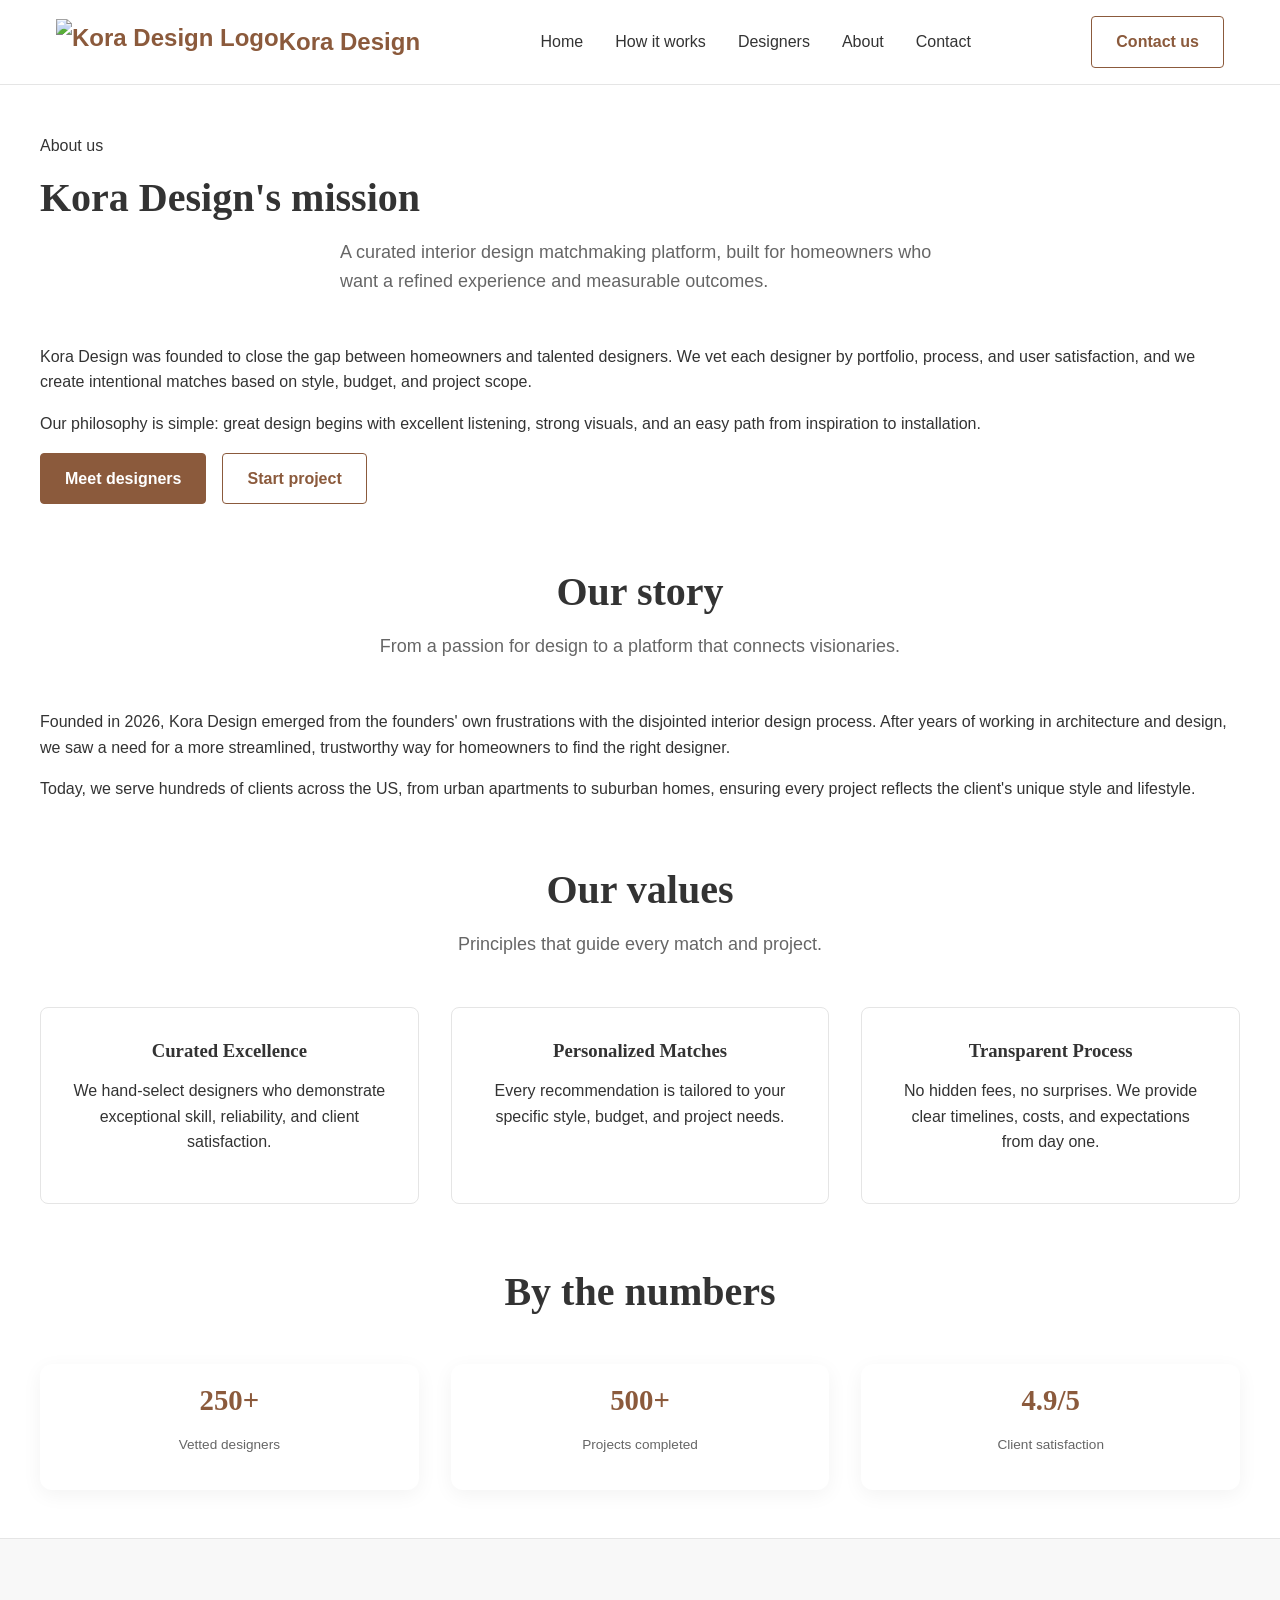
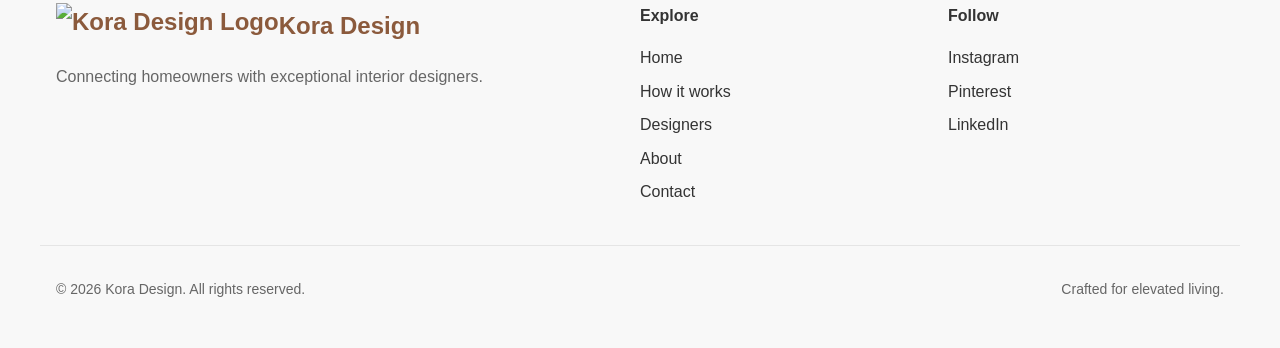
==== about.html @ 14d40fbc "Add files via upload" ====
<!DOCTYPE html>
<html lang="en">
<head>
  <meta charset="UTF-8" />
  <meta name="viewport" content="width=device-width, initial-scale=1.0" />
  <title>About | Mau Solution</title>
  <link rel="stylesheet" href="styles.css" />
</head>
<body>
  <header class="site-header">
    <div class="container header-inner">
<a href="index.html" class="brand" aria-label="Kora Design home">
            <img src="assets/logo.png" alt="Kora Design Logo" class="brand-logo" />
              <span class="brand-text">Kora Design</span>
        </a>      <nav class="main-nav" aria-label="Primary navigation">
        <ul class="nav-list">
          <li><a href="index.html">Home</a></li>
          <li><a href="how-it-works.html">How it works</a></li>
          <li><a href="designers.html">Designers</a></li>
          <li><a href="about.html">About</a></li>
          <li><a href="contact.html">Contact</a></li>
        </ul>
      </nav>
      <a href="contact.html" class="btn btn-secondary">Contact us</a>
    </div>
  </header>

  <main class="container" style="padding: 3rem 0;">
    <section>
      <div class="section-heading" style="text-align:left;">
        <p class="eyebrow">About us</p>
        <h1 class="section-title">Kora Design's mission</h1>
        <p class="section-intro">A curated interior design matchmaking platform, built for homeowners who want a refined experience and measurable outcomes.</p>
      </div>
      <p>Kora Design was founded to close the gap between homeowners and talented designers. We vet each designer by portfolio, process, and user satisfaction, and we create intentional matches based on style, budget, and project scope.</p>
      <p>Our philosophy is simple: great design begins with excellent listening, strong visuals, and an easy path from inspiration to installation.</p>
      <div class="hero-actions">
        <a href="designers.html" class="btn btn-primary">Meet designers</a>
        <a href="contact.html" class="btn btn-secondary">Start project</a>
      </div>
    </section>

    <section class="about-story" style="margin-top: 4rem;">
      <div class="section-heading">
        <h2 class="section-title">Our story</h2>
        <p class="section-intro">From a passion for design to a platform that connects visionaries.</p>
      </div>
      <p>Founded in 2026, Kora Design emerged from the founders' own frustrations with the disjointed interior design process. After years of working in architecture and design, we saw a need for a more streamlined, trustworthy way for homeowners to find the right designer.</p>
      <p>Today, we serve hundreds of clients across the US, from urban apartments to suburban homes, ensuring every project reflects the client's unique style and lifestyle.</p>
    </section>

    <section class="about-values" style="margin-top: 4rem;">
      <div class="section-heading">
        <h2 class="section-title">Our values</h2>
        <p class="section-intro">Principles that guide every match and project.</p>
      </div>
      <div class="values-grid" style="display: grid; grid-template-columns: repeat(auto-fit, minmax(250px, 1fr)); gap: 2rem; margin-top: 2rem;">
        <div class="value-card" style="text-align: center; padding: 2rem; border: 1px solid #e5e5e5; border-radius: 0.5rem;">
          <h3>Curated Excellence</h3>
          <p>We hand-select designers who demonstrate exceptional skill, reliability, and client satisfaction.</p>
        </div>
        <div class="value-card" style="text-align: center; padding: 2rem; border: 1px solid #e5e5e5; border-radius: 0.5rem;">
          <h3>Personalized Matches</h3>
          <p>Every recommendation is tailored to your specific style, budget, and project needs.</p>
        </div>
        <div class="value-card" style="text-align: center; padding: 2rem; border: 1px solid #e5e5e5; border-radius: 0.5rem;">
          <h3>Transparent Process</h3>
          <p>No hidden fees, no surprises. We provide clear timelines, costs, and expectations from day one.</p>
        </div>
      </div>
    </section>

    <section class="about-stats" style="margin-top: 4rem; text-align: center;">
      <div class="section-heading">
        <h2 class="section-title">By the numbers</h2>
      </div>
      <div class="stats-grid" style="display: flex; justify-content: center; gap: 2rem; margin-top: 2rem;">
        <div class="stat">
          <h3>250+</h3>
          <p>Vetted designers</p>
        </div>
        <div class="stat">
          <h3>500+</h3>
          <p>Projects completed</p>
        </div>
        <div class="stat">
          <h3>4.9/5</h3>
          <p>Client satisfaction</p>
        </div>
      </div>
    </section>
  </main>

  <footer class="site-footer">
    <div class="container footer-grid">
      <div class="footer-brand">
<a href="index.html" class="brand" aria-label="Kora Design home">
            <img src="assets/logo.png" alt="Kora Design Logo" class="brand-logo" />
              <span class="brand-text">Kora Design</span>
        </a>        <p>Connecting homeowners with exceptional interior designers.</p>
      </div>
      <nav class="footer-nav" aria-label="Footer navigation">
        <p class="footer-title">Explore</p>
        <ul>
          <li><a href="index.html">Home</a></li>
          <li><a href="how-it-works.html">How it works</a></li>
          <li><a href="designers.html">Designers</a></li>
          <li><a href="about.html">About</a></li>
          <li><a href="contact.html">Contact</a></li>
        </ul>
      </nav>
      <div class="footer-social">
        <p class="footer-title">Follow</p>
        <ul>
          <li><a href="#">Instagram</a></li>
          <li><a href="#">Pinterest</a></li>
          <li><a href="#">LinkedIn</a></li>
        </ul>
      </div>
    </div>
    <div class="container footer-bottom">
      <p>© 2026 Kora Design. All rights reserved.</p>
      <p>Crafted for elevated living.</p>
    </div>
  </footer>
</body>
</html>
---- styles.css ----
/* Reset and base styles */
*,
*::before,
*::after {
  box-sizing: border-box;
}

body {
  margin: 0;
  font-family: 'Inter', sans-serif;
  line-height: 1.6;
  color: #333;
  background-color: #fff;
}

h1, h2, h3, h4, h5, h6 {
  font-family: 'Cormorant Garamond', serif;
  font-weight: 600;
  line-height: 1.2;
  margin: 0 0 1rem 0;
}

p {
  margin: 0 0 1rem 0;
}

a {
  color: inherit;
  text-decoration: none;
}

img {
  max-width: 100%;
  height: auto;
}
.brand-logo {
  height: 45px;   /* main control — adjust between 30–60px */
  width: auto;
  object-fit: contain;
}

/* Container */
.container {
  max-width: 1200px;
  margin: 0 auto;
  padding: 0 1rem;
}

/* Buttons */
.btn {
  display: inline-block;
  padding: 0.75rem 1.5rem;
  border-radius: 0.25rem;
  font-weight: 600;
  text-align: center;
  transition: all 0.3s ease;
  cursor: pointer;
}

.btn-primary {
  background-color: #8b5a3c;
  color: #fff;
  border: 1px solid #8b5a3c;
}

.btn-primary:hover {
  background-color: #6d4429;
}

.btn-secondary {
  background-color: transparent;
  color: #8b5a3c;
  border: 1px solid #8b5a3c;
}

.btn-secondary:hover {
  background-color: #8b5a3c;
  color: #fff;
}

/* Header */
.site-header {
  padding: 1rem 0;
  border-bottom: 1px solid #e5e5e5;
}

.header-inner {
  display: flex;
  align-items: center;
  justify-content: space-between;
}

.brand {
  display: flex;
  align-items: center;
  font-size: 1.5rem;
  font-weight: 700;
  color: #8b5a3c;
}

.brand-mark {
  background-color: #8b5a3c;
  color: #fff;
  padding: 0.25rem 0.5rem;
  margin-right: 0.5rem;
  border-radius: 0.25rem;
}

.main-nav .nav-list {
  display: flex;
  list-style: none;
  margin: 0;
  padding: 0;
  gap: 2rem;
}

/* Hero */
/* HERO CLEAN REDESIGN */
.hero {
  position: relative;
  padding: 6rem 0;
  background: #f9f7f5;
  background-image: url('assets/sofa.png');
  background-size: cover;
  background-position: center;
  background-repeat: no-repeat;
  color: #fff;
}

.hero::before {
  content: "";
  position: absolute;
  inset: 0;
  background: rgba(30, 28, 25, 0.55);
  z-index: 1;
  pointer-events: none;
}

.hero-grid {
  position: relative;
  z-index: 2;
  display: grid;
  grid-template-columns: 1.1fr 1fr;
  gap: 4rem;
  align-items: center;
}

.hero-copy {
  background: rgba(0, 0, 0, 0.40);
  border-radius: 1rem;
  padding: 2rem;
  max-width: 600px;
}

.hero-copy .eyebrow {
  color: #f6f5f2;
  font-weight: 600;
  text-transform: uppercase;
  letter-spacing: 0.1em;
  font-size: 0.8rem;
  margin-bottom: 1rem;
  text-shadow: 0 2px 8px rgba(0,0,0,0.65);
}

.hero h1 {
  font-size: 3rem;
  line-height: 1.2;
  margin-bottom: 1.5rem;
  color: #fff;
  text-shadow: 0 2px 10px rgba(0,0,0,0.65);
}

.hero-text {
  font-size: 1.1rem;
  color: #f4f1ed;
  margin-bottom: 2rem;
  max-width: 500px;
  text-shadow: 0 2px 8px rgba(0,0,0,0.55);
}

.hero-actions {
  display: flex;
  gap: 1rem;
  margin-bottom: 2.5rem;
}

/* IMAGE SIDE */
.hero-media img {
  width: 100%;
  border-radius: 1rem;
  box-shadow: 0 10px 20px rgba(0,0,0,0.05); /* smaller shadow */
  display: block;
}

/* STATS */
.hero-stats {
  display: flex;
  gap: 1.5rem;
}

.stat {
  background: #fff;
  padding: 1.2rem;
  border-radius: 0.75rem;
  text-align: center;
  flex: 1;
  box-shadow: 0 5px 20px rgba(0,0,0,0.05);
}

.process-item, .step-card, .designer-card {
  background-color: #ffffff;
  color: #333;
  border-radius: 0.75rem;
  box-shadow: 0 16px 35px rgba(0,0,0,0.08);
  transition: transform 0.3s ease, box-shadow 0.3s ease;
}

.process-item:hover, .step-card:hover, .designer-card:hover {
  transform: translateY(-4px);
  box-shadow: 0 22px 45px rgba(0,0,0,0.12);
}

.stat h3 {
  font-size: 1.8rem;
  color: #8b5a3c;
}

.stat p {
  font-size: 0.85rem;
  color: #666;
}

/* RESPONSIVE */
@media (max-width: 768px) {
  .hero-grid {
    grid-template-columns: 1fr;
  }

  .hero h1 {
    font-size: 2rem;
  }

  .hero-stats {
    flex-direction: column;
  }
}
/* Form helpers */
.schedule-form,
.contact-form {
  display: grid;
  gap: 1rem;
  max-width: 640px;
}

.schedule-form label,
.contact-form label {
  display: grid;
  gap: 0.5rem;
  font-weight: 500;
}

.schedule-form input,
.schedule-form select,
.schedule-form textarea,
.contact-form input,
.contact-form select,
.contact-form textarea {
  width: 100%;
  padding: 0.75rem;
  border: 1px solid #ccc;
  border-radius: 0.25rem;
  background-color: #fff;
}

.schedule-form button,
.contact-form button {
  width: fit-content;
}
/* Process strip */
.process-strip {
  background-color: #fff !important; /* solid white */
  background-image: none !important;
  padding: 4rem 0;
  position: relative; /* keep it above other content */
  z-index: 10; /* ensure it’s above any overlapping elements */
}

.process-strip-inner {
  display: flex;
  justify-content: space-between;
  gap: 2rem;
}

.process-item {
  display: flex;
  align-items: flex-start;
  gap: 1rem;
  flex: 1;
}

.process-image {
  margin: 0;
  width: 80px;
  height: 80px;
  border-radius: 0.5rem;
  overflow: hidden;
}

.process-image img {
  width: 100%;
  height: 100%;
  object-fit: cover;
}

.process-number {
  background-color: transparent !important;
  color: #8b5a3c;
  width: 2rem;
  height: 2rem;
  border-radius: 50%;
  display: flex;
  align-items: center;
  justify-content: center;
  font-weight: 700;
  flex-shrink: 0;
  border: 2px solid #8b5a3c;
  box-shadow: none !important;
}

/* How it works */
.how-it-works {
  padding: 4rem 0;
}

.section-heading {
  text-align: center;
  margin-bottom: 3rem;
}

.section-title {
  font-size: 2.5rem;
  margin-bottom: 1rem;
}

.section-intro {
  font-size: 1.125rem;
  color: #666;
  max-width: 600px;
  margin: 0 auto;
}

.steps-grid {
  display: grid;
  grid-template-columns: repeat(auto-fit, minmax(300px, 1fr));
  gap: 2rem;
}

.step-card {
  background-color: #f8f8f8;
  padding: 2rem;
  border-radius: 0.5rem;
}

.step-image {
  margin-bottom: 1.5rem;
}

.step-label {
  color: #8b5a3c;
  font-weight: 600;
  text-transform: uppercase;
  letter-spacing: 0.1em;
  font-size: 0.875rem;
  margin-bottom: 0.5rem;
}

/* Featured designers */
.featured-designers {
  padding: 4rem 0;
  background-color: #f8f8f8;
}

.section-heading-row {
  display: flex;
  justify-content: center;
  align-items: flex-start;
  margin-bottom: 3rem;
}

.designers-grid {
  display: grid;
  grid-template-columns: repeat(auto-fit, minmax(300px, 1fr));
  gap: 2rem;
}

.designer-card {
  background-color: #fff;
  padding: 2rem;
  border-radius: 0.5rem;
  box-shadow: 0 2px 10px rgba(0,0,0,0.1);
}

.designer-image {
  max-width: 100%;
  width: 300px;   /* or 50%, etc. */
  height: auto;
  margin-bottom: 1.5rem;
}

.designer-meta {
  display: flex;
  justify-content: space-between;
  align-items: center;
  margin-bottom: 1rem;
}

.designer-location {
  color: #666;
  font-size: 0.875rem;
}

.designer-rating {
  color: #8b5a3c;
  font-weight: 600;
}

.designer-style {
  color: #8b5a3c;
  font-weight: 600;
  margin-bottom: 0.5rem;
}

.image-gallery {
  padding: 4rem 0;
  background-color: #fff;
}

.image-gallery .section-heading {
  text-align: center;
  margin-bottom: 2rem;
}

.gallery-grid {
  display: grid;
  grid-template-columns: repeat(auto-fit, minmax(180px, 1fr));
  gap: 1rem;
}

.gallery-item {
  overflow: hidden;
  border-radius: 0.75rem;
  box-shadow: 0 2px 10px rgba(0,0,0,0.12);
}

.gallery-item img {
  display: block;
  width: 100%;
  height: 180px;
  object-fit: cover;
}

.text-link {
  color: #8b5a3c;
  font-weight: 600;
  text-decoration: underline;
}

/* Testimonials */
.testimonials {
  padding: 4rem 0;
  text-align: center;
  background-color: #8b5a3c;
  color: #fff;
}

.testimonial-wrap {
  max-width: 800px;
}

.testimonials .eyebrow {
  color: #fff;
}

.testimonials blockquote {
  font-size: 1.25rem;
  font-style: italic;
  margin: 2rem 0;
}

.testimonial-author {
  font-weight: 600;
}

/* CTA */
.cta-section {
  padding: 4rem 0;
}

.cta-inner {
  display: grid;
  grid-template-columns: 1fr 1fr;
  gap: 4rem;
  align-items: center;
}

.cta-actions {
  display: flex;
  flex-direction: column;
  gap: 1rem;
}

/* Footer */
.site-footer {
  padding: 4rem 0 2rem;
  background-color: #f8f8f8;
  border-top: 1px solid #e5e5e5;
}

.footer-grid {
  display: grid;
  grid-template-columns: 2fr 1fr 1fr;
  gap: 2rem;
  margin-bottom: 2rem;
}

.footer-brand p {
  color: #666;
  margin-top: 1rem;
}

.footer-title {
  font-weight: 600;
  margin-bottom: 1rem;
}

.footer-nav ul,
.footer-social ul {
  list-style: none;
  padding: 0;
  margin: 0;
}

.footer-nav li,
.footer-social li {
  margin-bottom: 0.5rem;
}

.footer-bottom {
  display: flex;
  justify-content: space-between;
  padding-top: 2rem;
  border-top: 1px solid #e5e5e5;
  color: #666;
  font-size: 0.875rem;
}

/* Responsive */
@media (max-width: 768px) {
  .hero-grid,
  .cta-inner {
    grid-template-columns: 1fr;
    gap: 2rem;
  }

  .header-inner {
    flex-direction: column;
    gap: 1rem;
  }

  .main-nav .nav-list {
    gap: 1rem;
  }

  .hero h1 {
    font-size: 2rem;
  }

  .section-title {
    font-size: 2rem;
  }

  .process-strip-inner {
    flex-direction: column;
  }

  .section-heading-row {
    flex-direction: column;
    gap: 1rem;
  }

  .footer-grid {
    grid-template-columns: 1fr;
    gap: 1rem;
  }

  .footer-bottom {
    flex-direction: column;
    gap: 1rem;
    text-align: center;
  }
}
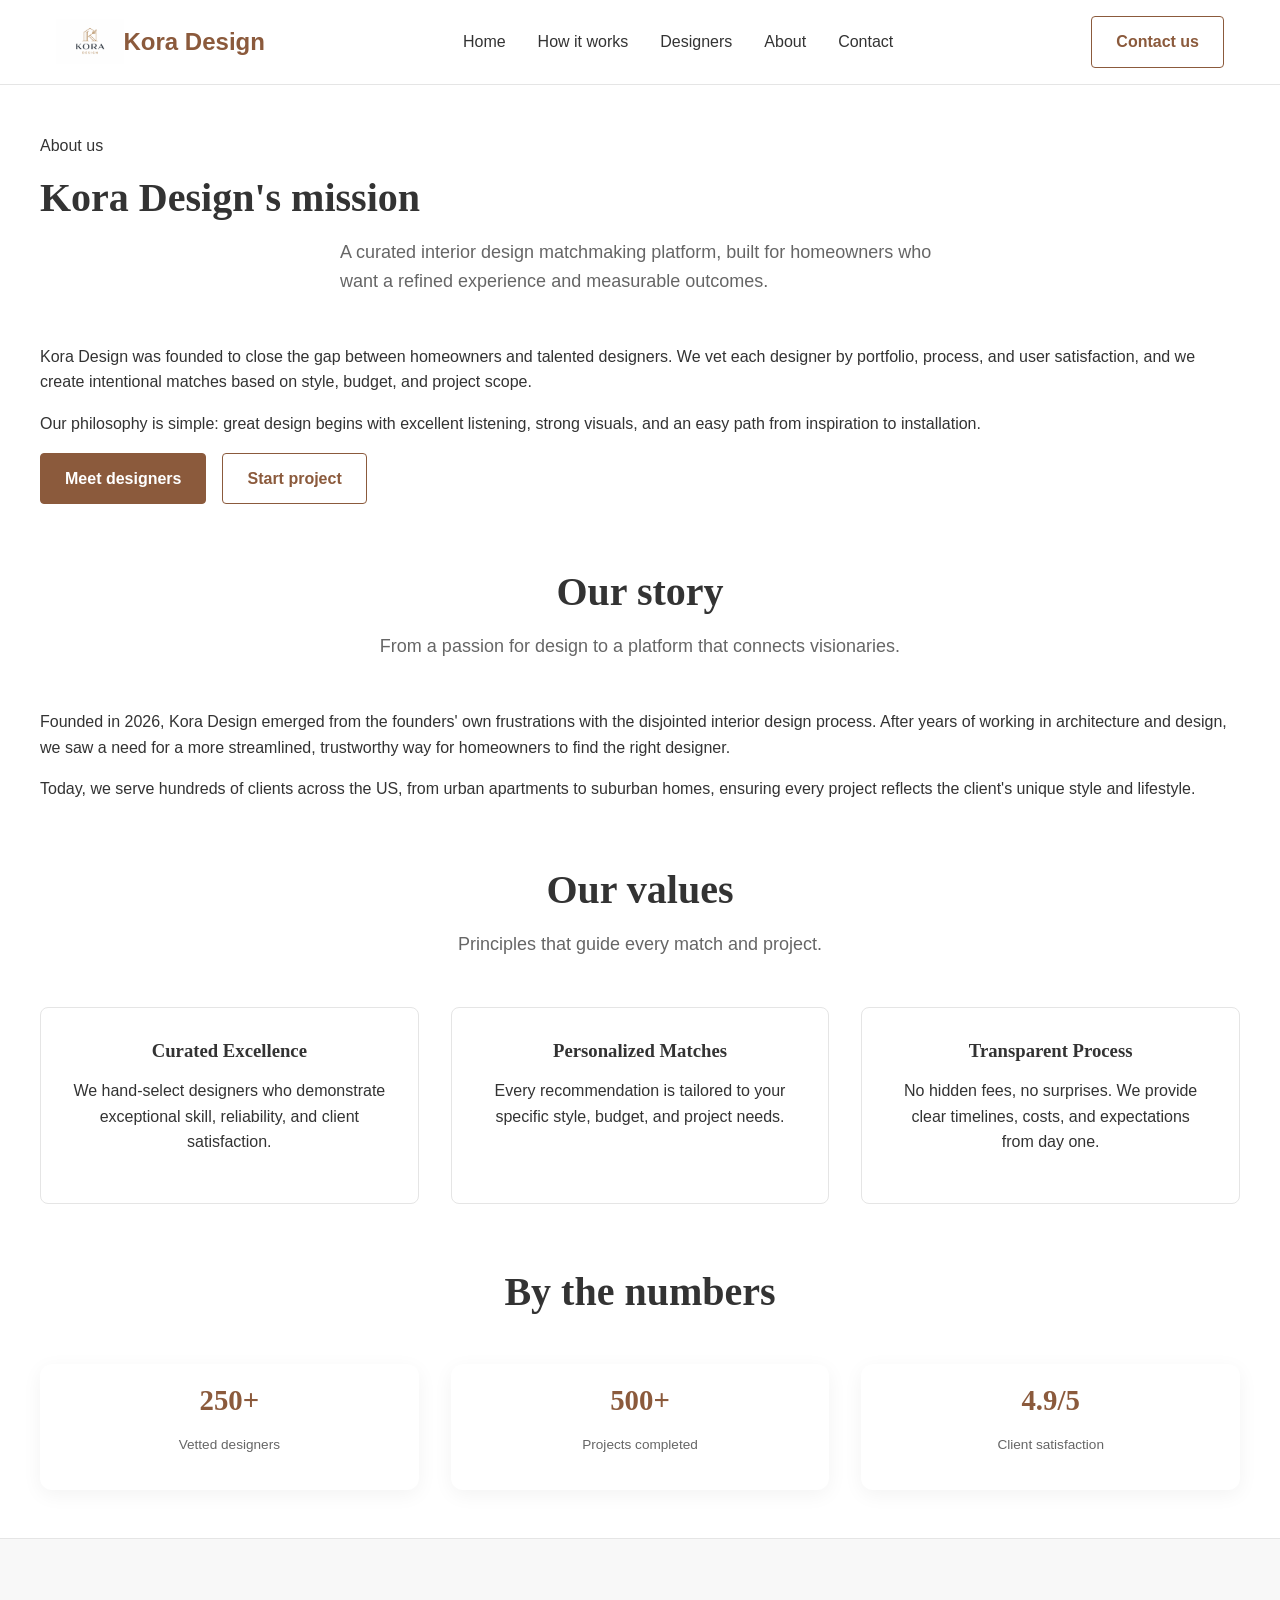
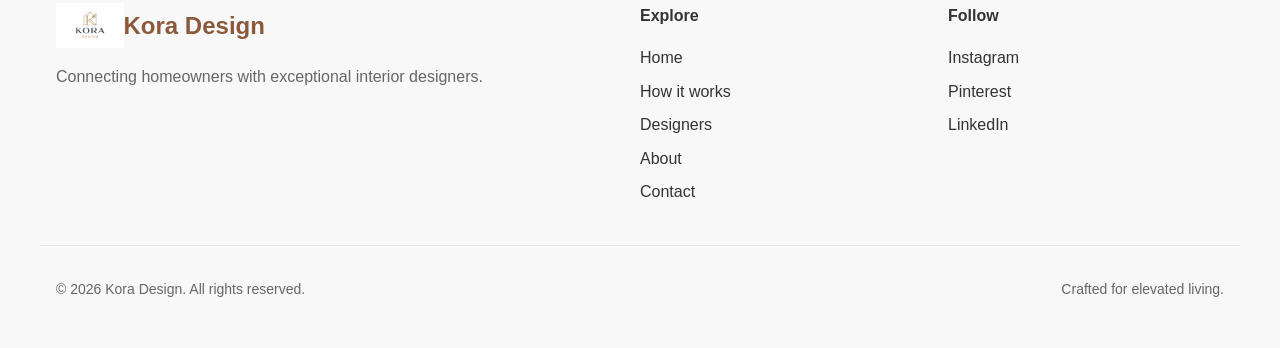
==== commit dbbba5b8: "Initial commit with favicon updates" ====
--- a/about.html
+++ b/about.html
@@ -1,127 +1,129 @@
-<!DOCTYPE html>
-<html lang="en">
-<head>
-  <meta charset="UTF-8" />
-  <meta name="viewport" content="width=device-width, initial-scale=1.0" />
-  <title>About | Mau Solution</title>
-  <link rel="stylesheet" href="styles.css" />
-</head>
-<body>
-  <header class="site-header">
-    <div class="container header-inner">
-<a href="index.html" class="brand" aria-label="Kora Design home">
-            <img src="assets/logo.png" alt="Kora Design Logo" class="brand-logo" />
-              <span class="brand-text">Kora Design</span>
-        </a>      <nav class="main-nav" aria-label="Primary navigation">
-        <ul class="nav-list">
-          <li><a href="index.html">Home</a></li>
-          <li><a href="how-it-works.html">How it works</a></li>
-          <li><a href="designers.html">Designers</a></li>
-          <li><a href="about.html">About</a></li>
-          <li><a href="contact.html">Contact</a></li>
-        </ul>
-      </nav>
-      <a href="contact.html" class="btn btn-secondary">Contact us</a>
-    </div>
-  </header>
-
-  <main class="container" style="padding: 3rem 0;">
-    <section>
-      <div class="section-heading" style="text-align:left;">
-        <p class="eyebrow">About us</p>
-        <h1 class="section-title">Kora Design's mission</h1>
-        <p class="section-intro">A curated interior design matchmaking platform, built for homeowners who want a refined experience and measurable outcomes.</p>
-      </div>
-      <p>Kora Design was founded to close the gap between homeowners and talented designers. We vet each designer by portfolio, process, and user satisfaction, and we create intentional matches based on style, budget, and project scope.</p>
-      <p>Our philosophy is simple: great design begins with excellent listening, strong visuals, and an easy path from inspiration to installation.</p>
-      <div class="hero-actions">
-        <a href="designers.html" class="btn btn-primary">Meet designers</a>
-        <a href="contact.html" class="btn btn-secondary">Start project</a>
-      </div>
-    </section>
-
-    <section class="about-story" style="margin-top: 4rem;">
-      <div class="section-heading">
-        <h2 class="section-title">Our story</h2>
-        <p class="section-intro">From a passion for design to a platform that connects visionaries.</p>
-      </div>
-      <p>Founded in 2026, Kora Design emerged from the founders' own frustrations with the disjointed interior design process. After years of working in architecture and design, we saw a need for a more streamlined, trustworthy way for homeowners to find the right designer.</p>
-      <p>Today, we serve hundreds of clients across the US, from urban apartments to suburban homes, ensuring every project reflects the client's unique style and lifestyle.</p>
-    </section>
-
-    <section class="about-values" style="margin-top: 4rem;">
-      <div class="section-heading">
-        <h2 class="section-title">Our values</h2>
-        <p class="section-intro">Principles that guide every match and project.</p>
-      </div>
-      <div class="values-grid" style="display: grid; grid-template-columns: repeat(auto-fit, minmax(250px, 1fr)); gap: 2rem; margin-top: 2rem;">
-        <div class="value-card" style="text-align: center; padding: 2rem; border: 1px solid #e5e5e5; border-radius: 0.5rem;">
-          <h3>Curated Excellence</h3>
-          <p>We hand-select designers who demonstrate exceptional skill, reliability, and client satisfaction.</p>
-        </div>
-        <div class="value-card" style="text-align: center; padding: 2rem; border: 1px solid #e5e5e5; border-radius: 0.5rem;">
-          <h3>Personalized Matches</h3>
-          <p>Every recommendation is tailored to your specific style, budget, and project needs.</p>
-        </div>
-        <div class="value-card" style="text-align: center; padding: 2rem; border: 1px solid #e5e5e5; border-radius: 0.5rem;">
-          <h3>Transparent Process</h3>
-          <p>No hidden fees, no surprises. We provide clear timelines, costs, and expectations from day one.</p>
-        </div>
-      </div>
-    </section>
-
-    <section class="about-stats" style="margin-top: 4rem; text-align: center;">
-      <div class="section-heading">
-        <h2 class="section-title">By the numbers</h2>
-      </div>
-      <div class="stats-grid" style="display: flex; justify-content: center; gap: 2rem; margin-top: 2rem;">
-        <div class="stat">
-          <h3>250+</h3>
-          <p>Vetted designers</p>
-        </div>
-        <div class="stat">
-          <h3>500+</h3>
-          <p>Projects completed</p>
-        </div>
-        <div class="stat">
-          <h3>4.9/5</h3>
-          <p>Client satisfaction</p>
-        </div>
-      </div>
-    </section>
-  </main>
-
-  <footer class="site-footer">
-    <div class="container footer-grid">
-      <div class="footer-brand">
-<a href="index.html" class="brand" aria-label="Kora Design home">
-            <img src="assets/logo.png" alt="Kora Design Logo" class="brand-logo" />
-              <span class="brand-text">Kora Design</span>
-        </a>        <p>Connecting homeowners with exceptional interior designers.</p>
-      </div>
-      <nav class="footer-nav" aria-label="Footer navigation">
-        <p class="footer-title">Explore</p>
-        <ul>
-          <li><a href="index.html">Home</a></li>
-          <li><a href="how-it-works.html">How it works</a></li>
-          <li><a href="designers.html">Designers</a></li>
-          <li><a href="about.html">About</a></li>
-          <li><a href="contact.html">Contact</a></li>
-        </ul>
-      </nav>
-      <div class="footer-social">
-        <p class="footer-title">Follow</p>
-        <ul>
-          <li><a href="#">Instagram</a></li>
-          <li><a href="#">Pinterest</a></li>
-          <li><a href="#">LinkedIn</a></li>
-        </ul>
-      </div>
-    </div>
-    <div class="container footer-bottom">
-      <p>© 2026 Kora Design. All rights reserved.</p>
-      <p>Crafted for elevated living.</p>
-    </div>
-  </footer>
-</body>
+<!DOCTYPE html>
+<html lang="en">
+<head>
+  <meta charset="UTF-8" />
+  <meta name="viewport" content="width=device-width, initial-scale=1.0" />
+  <title>About | Kora Design</title>
+  <link rel="stylesheet" href="styles.css" />
+    <link rel="icon" type="image/svg+xml" href="assets/logo.png" />
+
+</head>
+<body>
+  <header class="site-header">
+    <div class="container header-inner">
+<a href="index.html" class="brand" aria-label="Kora Design home">
+            <img src="assets/logo.png" alt="Kora Design Logo" class="brand-logo" />
+              <span class="brand-text">Kora Design</span>
+        </a>      <nav class="main-nav" aria-label="Primary navigation">
+        <ul class="nav-list">
+          <li><a href="index.html">Home</a></li>
+          <li><a href="how-it-works.html">How it works</a></li>
+          <li><a href="designers.html">Designers</a></li>
+          <li><a href="about.html">About</a></li>
+          <li><a href="contact.html">Contact</a></li>
+        </ul>
+      </nav>
+      <a href="contact.html" class="btn btn-secondary">Contact us</a>
+    </div>
+  </header>
+
+  <main class="container" style="padding: 3rem 0;">
+    <section>
+      <div class="section-heading" style="text-align:left;">
+        <p class="eyebrow">About us</p>
+        <h1 class="section-title">Kora Design's mission</h1>
+        <p class="section-intro">A curated interior design matchmaking platform, built for homeowners who want a refined experience and measurable outcomes.</p>
+      </div>
+      <p>Kora Design was founded to close the gap between homeowners and talented designers. We vet each designer by portfolio, process, and user satisfaction, and we create intentional matches based on style, budget, and project scope.</p>
+      <p>Our philosophy is simple: great design begins with excellent listening, strong visuals, and an easy path from inspiration to installation.</p>
+      <div class="hero-actions">
+        <a href="designers.html" class="btn btn-primary">Meet designers</a>
+        <a href="contact.html" class="btn btn-secondary">Start project</a>
+      </div>
+    </section>
+
+    <section class="about-story" style="margin-top: 4rem;">
+      <div class="section-heading">
+        <h2 class="section-title">Our story</h2>
+        <p class="section-intro">From a passion for design to a platform that connects visionaries.</p>
+      </div>
+      <p>Founded in 2026, Kora Design emerged from the founders' own frustrations with the disjointed interior design process. After years of working in architecture and design, we saw a need for a more streamlined, trustworthy way for homeowners to find the right designer.</p>
+      <p>Today, we serve hundreds of clients across the US, from urban apartments to suburban homes, ensuring every project reflects the client's unique style and lifestyle.</p>
+    </section>
+
+    <section class="about-values" style="margin-top: 4rem;">
+      <div class="section-heading">
+        <h2 class="section-title">Our values</h2>
+        <p class="section-intro">Principles that guide every match and project.</p>
+      </div>
+      <div class="values-grid" style="display: grid; grid-template-columns: repeat(auto-fit, minmax(250px, 1fr)); gap: 2rem; margin-top: 2rem;">
+        <div class="value-card" style="text-align: center; padding: 2rem; border: 1px solid #e5e5e5; border-radius: 0.5rem;">
+          <h3>Curated Excellence</h3>
+          <p>We hand-select designers who demonstrate exceptional skill, reliability, and client satisfaction.</p>
+        </div>
+        <div class="value-card" style="text-align: center; padding: 2rem; border: 1px solid #e5e5e5; border-radius: 0.5rem;">
+          <h3>Personalized Matches</h3>
+          <p>Every recommendation is tailored to your specific style, budget, and project needs.</p>
+        </div>
+        <div class="value-card" style="text-align: center; padding: 2rem; border: 1px solid #e5e5e5; border-radius: 0.5rem;">
+          <h3>Transparent Process</h3>
+          <p>No hidden fees, no surprises. We provide clear timelines, costs, and expectations from day one.</p>
+        </div>
+      </div>
+    </section>
+
+    <section class="about-stats" style="margin-top: 4rem; text-align: center;">
+      <div class="section-heading">
+        <h2 class="section-title">By the numbers</h2>
+      </div>
+      <div class="stats-grid" style="display: flex; justify-content: center; gap: 2rem; margin-top: 2rem;">
+        <div class="stat">
+          <h3>250+</h3>
+          <p>Vetted designers</p>
+        </div>
+        <div class="stat">
+          <h3>500+</h3>
+          <p>Projects completed</p>
+        </div>
+        <div class="stat">
+          <h3>4.9/5</h3>
+          <p>Client satisfaction</p>
+        </div>
+      </div>
+    </section>
+  </main>
+
+  <footer class="site-footer">
+    <div class="container footer-grid">
+      <div class="footer-brand">
+<a href="index.html" class="brand" aria-label="Kora Design home">
+            <img src="assets/logo.png" alt="Kora Design Logo" class="brand-logo" />
+              <span class="brand-text">Kora Design</span>
+        </a>        <p>Connecting homeowners with exceptional interior designers.</p>
+      </div>
+      <nav class="footer-nav" aria-label="Footer navigation">
+        <p class="footer-title">Explore</p>
+        <ul>
+          <li><a href="index.html">Home</a></li>
+          <li><a href="how-it-works.html">How it works</a></li>
+          <li><a href="designers.html">Designers</a></li>
+          <li><a href="about.html">About</a></li>
+          <li><a href="contact.html">Contact</a></li>
+        </ul>
+      </nav>
+      <div class="footer-social">
+        <p class="footer-title">Follow</p>
+        <ul>
+          <li><a href="#">Instagram</a></li>
+          <li><a href="#">Pinterest</a></li>
+          <li><a href="#">LinkedIn</a></li>
+        </ul>
+      </div>
+    </div>
+    <div class="container footer-bottom">
+      <p>© 2026 Kora Design. All rights reserved.</p>
+      <p>Crafted for elevated living.</p>
+    </div>
+  </footer>
+</body>
 </html>
--- a/styles.css
+++ b/styles.css
@@ -1,601 +1,601 @@
-/* Reset and base styles */
-*,
-*::before,
-*::after {
-  box-sizing: border-box;
-}
-
-body {
-  margin: 0;
-  font-family: 'Inter', sans-serif;
-  line-height: 1.6;
-  color: #333;
-  background-color: #fff;
-}
-
-h1, h2, h3, h4, h5, h6 {
-  font-family: 'Cormorant Garamond', serif;
-  font-weight: 600;
-  line-height: 1.2;
-  margin: 0 0 1rem 0;
-}
-
-p {
-  margin: 0 0 1rem 0;
-}
-
-a {
-  color: inherit;
-  text-decoration: none;
-}
-
-img {
-  max-width: 100%;
-  height: auto;
-}
-.brand-logo {
-  height: 45px;   /* main control — adjust between 30–60px */
-  width: auto;
-  object-fit: contain;
-}
-
-/* Container */
-.container {
-  max-width: 1200px;
-  margin: 0 auto;
-  padding: 0 1rem;
-}
-
-/* Buttons */
-.btn {
-  display: inline-block;
-  padding: 0.75rem 1.5rem;
-  border-radius: 0.25rem;
-  font-weight: 600;
-  text-align: center;
-  transition: all 0.3s ease;
-  cursor: pointer;
-}
-
-.btn-primary {
-  background-color: #8b5a3c;
-  color: #fff;
-  border: 1px solid #8b5a3c;
-}
-
-.btn-primary:hover {
-  background-color: #6d4429;
-}
-
-.btn-secondary {
-  background-color: transparent;
-  color: #8b5a3c;
-  border: 1px solid #8b5a3c;
-}
-
-.btn-secondary:hover {
-  background-color: #8b5a3c;
-  color: #fff;
-}
-
-/* Header */
-.site-header {
-  padding: 1rem 0;
-  border-bottom: 1px solid #e5e5e5;
-}
-
-.header-inner {
-  display: flex;
-  align-items: center;
-  justify-content: space-between;
-}
-
-.brand {
-  display: flex;
-  align-items: center;
-  font-size: 1.5rem;
-  font-weight: 700;
-  color: #8b5a3c;
-}
-
-.brand-mark {
-  background-color: #8b5a3c;
-  color: #fff;
-  padding: 0.25rem 0.5rem;
-  margin-right: 0.5rem;
-  border-radius: 0.25rem;
-}
-
-.main-nav .nav-list {
-  display: flex;
-  list-style: none;
-  margin: 0;
-  padding: 0;
-  gap: 2rem;
-}
-
-/* Hero */
-/* HERO CLEAN REDESIGN */
-.hero {
-  position: relative;
-  padding: 6rem 0;
-  background: #f9f7f5;
-  background-image: url('assets/sofa.png');
-  background-size: cover;
-  background-position: center;
-  background-repeat: no-repeat;
-  color: #fff;
-}
-
-.hero::before {
-  content: "";
-  position: absolute;
-  inset: 0;
-  background: rgba(30, 28, 25, 0.55);
-  z-index: 1;
-  pointer-events: none;
-}
-
-.hero-grid {
-  position: relative;
-  z-index: 2;
-  display: grid;
-  grid-template-columns: 1.1fr 1fr;
-  gap: 4rem;
-  align-items: center;
-}
-
-.hero-copy {
-  background: rgba(0, 0, 0, 0.40);
-  border-radius: 1rem;
-  padding: 2rem;
-  max-width: 600px;
-}
-
-.hero-copy .eyebrow {
-  color: #f6f5f2;
-  font-weight: 600;
-  text-transform: uppercase;
-  letter-spacing: 0.1em;
-  font-size: 0.8rem;
-  margin-bottom: 1rem;
-  text-shadow: 0 2px 8px rgba(0,0,0,0.65);
-}
-
-.hero h1 {
-  font-size: 3rem;
-  line-height: 1.2;
-  margin-bottom: 1.5rem;
-  color: #fff;
-  text-shadow: 0 2px 10px rgba(0,0,0,0.65);
-}
-
-.hero-text {
-  font-size: 1.1rem;
-  color: #f4f1ed;
-  margin-bottom: 2rem;
-  max-width: 500px;
-  text-shadow: 0 2px 8px rgba(0,0,0,0.55);
-}
-
-.hero-actions {
-  display: flex;
-  gap: 1rem;
-  margin-bottom: 2.5rem;
-}
-
-/* IMAGE SIDE */
-.hero-media img {
-  width: 100%;
-  border-radius: 1rem;
-  box-shadow: 0 10px 20px rgba(0,0,0,0.05); /* smaller shadow */
-  display: block;
-}
-
-/* STATS */
-.hero-stats {
-  display: flex;
-  gap: 1.5rem;
-}
-
-.stat {
-  background: #fff;
-  padding: 1.2rem;
-  border-radius: 0.75rem;
-  text-align: center;
-  flex: 1;
-  box-shadow: 0 5px 20px rgba(0,0,0,0.05);
-}
-
-.process-item, .step-card, .designer-card {
-  background-color: #ffffff;
-  color: #333;
-  border-radius: 0.75rem;
-  box-shadow: 0 16px 35px rgba(0,0,0,0.08);
-  transition: transform 0.3s ease, box-shadow 0.3s ease;
-}
-
-.process-item:hover, .step-card:hover, .designer-card:hover {
-  transform: translateY(-4px);
-  box-shadow: 0 22px 45px rgba(0,0,0,0.12);
-}
-
-.stat h3 {
-  font-size: 1.8rem;
-  color: #8b5a3c;
-}
-
-.stat p {
-  font-size: 0.85rem;
-  color: #666;
-}
-
-/* RESPONSIVE */
-@media (max-width: 768px) {
-  .hero-grid {
-    grid-template-columns: 1fr;
-  }
-
-  .hero h1 {
-    font-size: 2rem;
-  }
-
-  .hero-stats {
-    flex-direction: column;
-  }
-}
-/* Form helpers */
-.schedule-form,
-.contact-form {
-  display: grid;
-  gap: 1rem;
-  max-width: 640px;
-}
-
-.schedule-form label,
-.contact-form label {
-  display: grid;
-  gap: 0.5rem;
-  font-weight: 500;
-}
-
-.schedule-form input,
-.schedule-form select,
-.schedule-form textarea,
-.contact-form input,
-.contact-form select,
-.contact-form textarea {
-  width: 100%;
-  padding: 0.75rem;
-  border: 1px solid #ccc;
-  border-radius: 0.25rem;
-  background-color: #fff;
-}
-
-.schedule-form button,
-.contact-form button {
-  width: fit-content;
-}
-/* Process strip */
-.process-strip {
-  background-color: #fff !important; /* solid white */
-  background-image: none !important;
-  padding: 4rem 0;
-  position: relative; /* keep it above other content */
-  z-index: 10; /* ensure it’s above any overlapping elements */
-}
-
-.process-strip-inner {
-  display: flex;
-  justify-content: space-between;
-  gap: 2rem;
-}
-
-.process-item {
-  display: flex;
-  align-items: flex-start;
-  gap: 1rem;
-  flex: 1;
-}
-
-.process-image {
-  margin: 0;
-  width: 80px;
-  height: 80px;
-  border-radius: 0.5rem;
-  overflow: hidden;
-}
-
-.process-image img {
-  width: 100%;
-  height: 100%;
-  object-fit: cover;
-}
-
-.process-number {
-  background-color: transparent !important;
-  color: #8b5a3c;
-  width: 2rem;
-  height: 2rem;
-  border-radius: 50%;
-  display: flex;
-  align-items: center;
-  justify-content: center;
-  font-weight: 700;
-  flex-shrink: 0;
-  border: 2px solid #8b5a3c;
-  box-shadow: none !important;
-}
-
-/* How it works */
-.how-it-works {
-  padding: 4rem 0;
-}
-
-.section-heading {
-  text-align: center;
-  margin-bottom: 3rem;
-}
-
-.section-title {
-  font-size: 2.5rem;
-  margin-bottom: 1rem;
-}
-
-.section-intro {
-  font-size: 1.125rem;
-  color: #666;
-  max-width: 600px;
-  margin: 0 auto;
-}
-
-.steps-grid {
-  display: grid;
-  grid-template-columns: repeat(auto-fit, minmax(300px, 1fr));
-  gap: 2rem;
-}
-
-.step-card {
-  background-color: #f8f8f8;
-  padding: 2rem;
-  border-radius: 0.5rem;
-}
-
-.step-image {
-  margin-bottom: 1.5rem;
-}
-
-.step-label {
-  color: #8b5a3c;
-  font-weight: 600;
-  text-transform: uppercase;
-  letter-spacing: 0.1em;
-  font-size: 0.875rem;
-  margin-bottom: 0.5rem;
-}
-
-/* Featured designers */
-.featured-designers {
-  padding: 4rem 0;
-  background-color: #f8f8f8;
-}
-
-.section-heading-row {
-  display: flex;
-  justify-content: center;
-  align-items: flex-start;
-  margin-bottom: 3rem;
-}
-
-.designers-grid {
-  display: grid;
-  grid-template-columns: repeat(auto-fit, minmax(300px, 1fr));
-  gap: 2rem;
-}
-
-.designer-card {
-  background-color: #fff;
-  padding: 2rem;
-  border-radius: 0.5rem;
-  box-shadow: 0 2px 10px rgba(0,0,0,0.1);
-}
-
-.designer-image {
-  max-width: 100%;
-  width: 300px;   /* or 50%, etc. */
-  height: auto;
-  margin-bottom: 1.5rem;
-}
-
-.designer-meta {
-  display: flex;
-  justify-content: space-between;
-  align-items: center;
-  margin-bottom: 1rem;
-}
-
-.designer-location {
-  color: #666;
-  font-size: 0.875rem;
-}
-
-.designer-rating {
-  color: #8b5a3c;
-  font-weight: 600;
-}
-
-.designer-style {
-  color: #8b5a3c;
-  font-weight: 600;
-  margin-bottom: 0.5rem;
-}
-
-.image-gallery {
-  padding: 4rem 0;
-  background-color: #fff;
-}
-
-.image-gallery .section-heading {
-  text-align: center;
-  margin-bottom: 2rem;
-}
-
-.gallery-grid {
-  display: grid;
-  grid-template-columns: repeat(auto-fit, minmax(180px, 1fr));
-  gap: 1rem;
-}
-
-.gallery-item {
-  overflow: hidden;
-  border-radius: 0.75rem;
-  box-shadow: 0 2px 10px rgba(0,0,0,0.12);
-}
-
-.gallery-item img {
-  display: block;
-  width: 100%;
-  height: 180px;
-  object-fit: cover;
-}
-
-.text-link {
-  color: #8b5a3c;
-  font-weight: 600;
-  text-decoration: underline;
-}
-
-/* Testimonials */
-.testimonials {
-  padding: 4rem 0;
-  text-align: center;
-  background-color: #8b5a3c;
-  color: #fff;
-}
-
-.testimonial-wrap {
-  max-width: 800px;
-}
-
-.testimonials .eyebrow {
-  color: #fff;
-}
-
-.testimonials blockquote {
-  font-size: 1.25rem;
-  font-style: italic;
-  margin: 2rem 0;
-}
-
-.testimonial-author {
-  font-weight: 600;
-}
-
-/* CTA */
-.cta-section {
-  padding: 4rem 0;
-}
-
-.cta-inner {
-  display: grid;
-  grid-template-columns: 1fr 1fr;
-  gap: 4rem;
-  align-items: center;
-}
-
-.cta-actions {
-  display: flex;
-  flex-direction: column;
-  gap: 1rem;
-}
-
-/* Footer */
-.site-footer {
-  padding: 4rem 0 2rem;
-  background-color: #f8f8f8;
-  border-top: 1px solid #e5e5e5;
-}
-
-.footer-grid {
-  display: grid;
-  grid-template-columns: 2fr 1fr 1fr;
-  gap: 2rem;
-  margin-bottom: 2rem;
-}
-
-.footer-brand p {
-  color: #666;
-  margin-top: 1rem;
-}
-
-.footer-title {
-  font-weight: 600;
-  margin-bottom: 1rem;
-}
-
-.footer-nav ul,
-.footer-social ul {
-  list-style: none;
-  padding: 0;
-  margin: 0;
-}
-
-.footer-nav li,
-.footer-social li {
-  margin-bottom: 0.5rem;
-}
-
-.footer-bottom {
-  display: flex;
-  justify-content: space-between;
-  padding-top: 2rem;
-  border-top: 1px solid #e5e5e5;
-  color: #666;
-  font-size: 0.875rem;
-}
-
-/* Responsive */
-@media (max-width: 768px) {
-  .hero-grid,
-  .cta-inner {
-    grid-template-columns: 1fr;
-    gap: 2rem;
-  }
-
-  .header-inner {
-    flex-direction: column;
-    gap: 1rem;
-  }
-
-  .main-nav .nav-list {
-    gap: 1rem;
-  }
-
-  .hero h1 {
-    font-size: 2rem;
-  }
-
-  .section-title {
-    font-size: 2rem;
-  }
-
-  .process-strip-inner {
-    flex-direction: column;
-  }
-
-  .section-heading-row {
-    flex-direction: column;
-    gap: 1rem;
-  }
-
-  .footer-grid {
-    grid-template-columns: 1fr;
-    gap: 1rem;
-  }
-
-  .footer-bottom {
-    flex-direction: column;
-    gap: 1rem;
-    text-align: center;
-  }
+/* Reset and base styles */
+*,
+*::before,
+*::after {
+  box-sizing: border-box;
+}
+
+body {
+  margin: 0;
+  font-family: 'Inter', sans-serif;
+  line-height: 1.6;
+  color: #333;
+  background-color: #fff;
+}
+
+h1, h2, h3, h4, h5, h6 {
+  font-family: 'Cormorant Garamond', serif;
+  font-weight: 600;
+  line-height: 1.2;
+  margin: 0 0 1rem 0;
+}
+
+p {
+  margin: 0 0 1rem 0;
+}
+
+a {
+  color: inherit;
+  text-decoration: none;
+}
+
+img {
+  max-width: 100%;
+  height: auto;
+}
+.brand-logo {
+  height: 45px;   /* main control — adjust between 30–60px */
+  width: auto;
+  object-fit: contain;
+}
+
+/* Container */
+.container {
+  max-width: 1200px;
+  margin: 0 auto;
+  padding: 0 1rem;
+}
+
+/* Buttons */
+.btn {
+  display: inline-block;
+  padding: 0.75rem 1.5rem;
+  border-radius: 0.25rem;
+  font-weight: 600;
+  text-align: center;
+  transition: all 0.3s ease;
+  cursor: pointer;
+}
+
+.btn-primary {
+  background-color: #8b5a3c;
+  color: #fff;
+  border: 1px solid #8b5a3c;
+}
+
+.btn-primary:hover {
+  background-color: #6d4429;
+}
+
+.btn-secondary {
+  background-color: transparent;
+  color: #8b5a3c;
+  border: 1px solid #8b5a3c;
+}
+
+.btn-secondary:hover {
+  background-color: #8b5a3c;
+  color: #fff;
+}
+
+/* Header */
+.site-header {
+  padding: 1rem 0;
+  border-bottom: 1px solid #e5e5e5;
+}
+
+.header-inner {
+  display: flex;
+  align-items: center;
+  justify-content: space-between;
+}
+
+.brand {
+  display: flex;
+  align-items: center;
+  font-size: 1.5rem;
+  font-weight: 700;
+  color: #8b5a3c;
+}
+
+.brand-mark {
+  background-color: #8b5a3c;
+  color: #fff;
+  padding: 0.25rem 0.5rem;
+  margin-right: 0.5rem;
+  border-radius: 0.25rem;
+}
+
+.main-nav .nav-list {
+  display: flex;
+  list-style: none;
+  margin: 0;
+  padding: 0;
+  gap: 2rem;
+}
+
+/* Hero */
+/* HERO CLEAN REDESIGN */
+.hero {
+  position: relative;
+  padding: 6rem 0;
+  background: #f9f7f5;
+  background-image: url('assets/sofa.png');
+  background-size: cover;
+  background-position: center;
+  background-repeat: no-repeat;
+  color: #fff;
+}
+
+.hero::before {
+  content: "";
+  position: absolute;
+  inset: 0;
+  background: rgba(30, 28, 25, 0.55);
+  z-index: 1;
+  pointer-events: none;
+}
+
+.hero-grid {
+  position: relative;
+  z-index: 2;
+  display: grid;
+  grid-template-columns: 1.1fr 1fr;
+  gap: 4rem;
+  align-items: center;
+}
+
+.hero-copy {
+  background: rgba(0, 0, 0, 0.40);
+  border-radius: 1rem;
+  padding: 2rem;
+  max-width: 600px;
+}
+
+.hero-copy .eyebrow {
+  color: #f6f5f2;
+  font-weight: 600;
+  text-transform: uppercase;
+  letter-spacing: 0.1em;
+  font-size: 0.8rem;
+  margin-bottom: 1rem;
+  text-shadow: 0 2px 8px rgba(0,0,0,0.65);
+}
+
+.hero h1 {
+  font-size: 3rem;
+  line-height: 1.2;
+  margin-bottom: 1.5rem;
+  color: #fff;
+  text-shadow: 0 2px 10px rgba(0,0,0,0.65);
+}
+
+.hero-text {
+  font-size: 1.1rem;
+  color: #f4f1ed;
+  margin-bottom: 2rem;
+  max-width: 500px;
+  text-shadow: 0 2px 8px rgba(0,0,0,0.55);
+}
+
+.hero-actions {
+  display: flex;
+  gap: 1rem;
+  margin-bottom: 2.5rem;
+}
+
+/* IMAGE SIDE */
+.hero-media img {
+  width: 100%;
+  border-radius: 1rem;
+  box-shadow: 0 10px 20px rgba(0,0,0,0.05); /* smaller shadow */
+  display: block;
+}
+
+/* STATS */
+.hero-stats {
+  display: flex;
+  gap: 1.5rem;
+}
+
+.stat {
+  background: #fff;
+  padding: 1.2rem;
+  border-radius: 0.75rem;
+  text-align: center;
+  flex: 1;
+  box-shadow: 0 5px 20px rgba(0,0,0,0.05);
+}
+
+.process-item, .step-card, .designer-card {
+  background-color: #ffffff;
+  color: #333;
+  border-radius: 0.75rem;
+  box-shadow: 0 16px 35px rgba(0,0,0,0.08);
+  transition: transform 0.3s ease, box-shadow 0.3s ease;
+}
+
+.process-item:hover, .step-card:hover, .designer-card:hover {
+  transform: translateY(-4px);
+  box-shadow: 0 22px 45px rgba(0,0,0,0.12);
+}
+
+.stat h3 {
+  font-size: 1.8rem;
+  color: #8b5a3c;
+}
+
+.stat p {
+  font-size: 0.85rem;
+  color: #666;
+}
+
+/* RESPONSIVE */
+@media (max-width: 768px) {
+  .hero-grid {
+    grid-template-columns: 1fr;
+  }
+
+  .hero h1 {
+    font-size: 2rem;
+  }
+
+  .hero-stats {
+    flex-direction: column;
+  }
+}
+/* Form helpers */
+.schedule-form,
+.contact-form {
+  display: grid;
+  gap: 1rem;
+  max-width: 640px;
+}
+
+.schedule-form label,
+.contact-form label {
+  display: grid;
+  gap: 0.5rem;
+  font-weight: 500;
+}
+
+.schedule-form input,
+.schedule-form select,
+.schedule-form textarea,
+.contact-form input,
+.contact-form select,
+.contact-form textarea {
+  width: 100%;
+  padding: 0.75rem;
+  border: 1px solid #ccc;
+  border-radius: 0.25rem;
+  background-color: #fff;
+}
+
+.schedule-form button,
+.contact-form button {
+  width: fit-content;
+}
+/* Process strip */
+.process-strip {
+  background-color: #fff !important; /* solid white */
+  background-image: none !important;
+  padding: 4rem 0;
+  position: relative; /* keep it above other content */
+  z-index: 10; /* ensure it’s above any overlapping elements */
+}
+
+.process-strip-inner {
+  display: flex;
+  justify-content: space-between;
+  gap: 2rem;
+}
+
+.process-item {
+  display: flex;
+  align-items: flex-start;
+  gap: 1rem;
+  flex: 1;
+}
+
+.process-image {
+  margin: 0;
+  width: 80px;
+  height: 80px;
+  border-radius: 0.5rem;
+  overflow: hidden;
+}
+
+.process-image img {
+  width: 100%;
+  height: 100%;
+  object-fit: cover;
+}
+
+.process-number {
+  background-color: transparent !important;
+  color: #8b5a3c;
+  width: 2rem;
+  height: 2rem;
+  border-radius: 50%;
+  display: flex;
+  align-items: center;
+  justify-content: center;
+  font-weight: 700;
+  flex-shrink: 0;
+  border: 2px solid #8b5a3c;
+  box-shadow: none !important;
+}
+
+/* How it works */
+.how-it-works {
+  padding: 4rem 0;
+}
+
+.section-heading {
+  text-align: center;
+  margin-bottom: 3rem;
+}
+
+.section-title {
+  font-size: 2.5rem;
+  margin-bottom: 1rem;
+}
+
+.section-intro {
+  font-size: 1.125rem;
+  color: #666;
+  max-width: 600px;
+  margin: 0 auto;
+}
+
+.steps-grid {
+  display: grid;
+  grid-template-columns: repeat(auto-fit, minmax(300px, 1fr));
+  gap: 2rem;
+}
+
+.step-card {
+  background-color: #f8f8f8;
+  padding: 2rem;
+  border-radius: 0.5rem;
+}
+
+.step-image {
+  margin-bottom: 1.5rem;
+}
+
+.step-label {
+  color: #8b5a3c;
+  font-weight: 600;
+  text-transform: uppercase;
+  letter-spacing: 0.1em;
+  font-size: 0.875rem;
+  margin-bottom: 0.5rem;
+}
+
+/* Featured designers */
+.featured-designers {
+  padding: 4rem 0;
+  background-color: #f8f8f8;
+}
+
+.section-heading-row {
+  display: flex;
+  justify-content: center;
+  align-items: flex-start;
+  margin-bottom: 3rem;
+}
+
+.designers-grid {
+  display: grid;
+  grid-template-columns: repeat(auto-fit, minmax(300px, 1fr));
+  gap: 2rem;
+}
+
+.designer-card {
+  background-color: #fff;
+  padding: 2rem;
+  border-radius: 0.5rem;
+  box-shadow: 0 2px 10px rgba(0,0,0,0.1);
+}
+
+.designer-image {
+  max-width: 100%;
+  width: 300px;   /* or 50%, etc. */
+  height: auto;
+  margin-bottom: 1.5rem;
+}
+
+.designer-meta {
+  display: flex;
+  justify-content: space-between;
+  align-items: center;
+  margin-bottom: 1rem;
+}
+
+.designer-location {
+  color: #666;
+  font-size: 0.875rem;
+}
+
+.designer-rating {
+  color: #8b5a3c;
+  font-weight: 600;
+}
+
+.designer-style {
+  color: #8b5a3c;
+  font-weight: 600;
+  margin-bottom: 0.5rem;
+}
+
+.image-gallery {
+  padding: 4rem 0;
+  background-color: #fff;
+}
+
+.image-gallery .section-heading {
+  text-align: center;
+  margin-bottom: 2rem;
+}
+
+.gallery-grid {
+  display: grid;
+  grid-template-columns: repeat(auto-fit, minmax(180px, 1fr));
+  gap: 1rem;
+}
+
+.gallery-item {
+  overflow: hidden;
+  border-radius: 0.75rem;
+  box-shadow: 0 2px 10px rgba(0,0,0,0.12);
+}
+
+.gallery-item img {
+  display: block;
+  width: 100%;
+  height: 180px;
+  object-fit: cover;
+}
+
+.text-link {
+  color: #8b5a3c;
+  font-weight: 600;
+  text-decoration: underline;
+}
+
+/* Testimonials */
+.testimonials {
+  padding: 4rem 0;
+  text-align: center;
+  background-color: #8b5a3c;
+  color: #fff;
+}
+
+.testimonial-wrap {
+  max-width: 800px;
+}
+
+.testimonials .eyebrow {
+  color: #fff;
+}
+
+.testimonials blockquote {
+  font-size: 1.25rem;
+  font-style: italic;
+  margin: 2rem 0;
+}
+
+.testimonial-author {
+  font-weight: 600;
+}
+
+/* CTA */
+.cta-section {
+  padding: 4rem 0;
+}
+
+.cta-inner {
+  display: grid;
+  grid-template-columns: 1fr 1fr;
+  gap: 4rem;
+  align-items: center;
+}
+
+.cta-actions {
+  display: flex;
+  flex-direction: column;
+  gap: 1rem;
+}
+
+/* Footer */
+.site-footer {
+  padding: 4rem 0 2rem;
+  background-color: #f8f8f8;
+  border-top: 1px solid #e5e5e5;
+}
+
+.footer-grid {
+  display: grid;
+  grid-template-columns: 2fr 1fr 1fr;
+  gap: 2rem;
+  margin-bottom: 2rem;
+}
+
+.footer-brand p {
+  color: #666;
+  margin-top: 1rem;
+}
+
+.footer-title {
+  font-weight: 600;
+  margin-bottom: 1rem;
+}
+
+.footer-nav ul,
+.footer-social ul {
+  list-style: none;
+  padding: 0;
+  margin: 0;
+}
+
+.footer-nav li,
+.footer-social li {
+  margin-bottom: 0.5rem;
+}
+
+.footer-bottom {
+  display: flex;
+  justify-content: space-between;
+  padding-top: 2rem;
+  border-top: 1px solid #e5e5e5;
+  color: #666;
+  font-size: 0.875rem;
+}
+
+/* Responsive */
+@media (max-width: 768px) {
+  .hero-grid,
+  .cta-inner {
+    grid-template-columns: 1fr;
+    gap: 2rem;
+  }
+
+  .header-inner {
+    flex-direction: column;
+    gap: 1rem;
+  }
+
+  .main-nav .nav-list {
+    gap: 1rem;
+  }
+
+  .hero h1 {
+    font-size: 2rem;
+  }
+
+  .section-title {
+    font-size: 2rem;
+  }
+
+  .process-strip-inner {
+    flex-direction: column;
+  }
+
+  .section-heading-row {
+    flex-direction: column;
+    gap: 1rem;
+  }
+
+  .footer-grid {
+    grid-template-columns: 1fr;
+    gap: 1rem;
+  }
+
+  .footer-bottom {
+    flex-direction: column;
+    gap: 1rem;
+    text-align: center;
+  }
 }
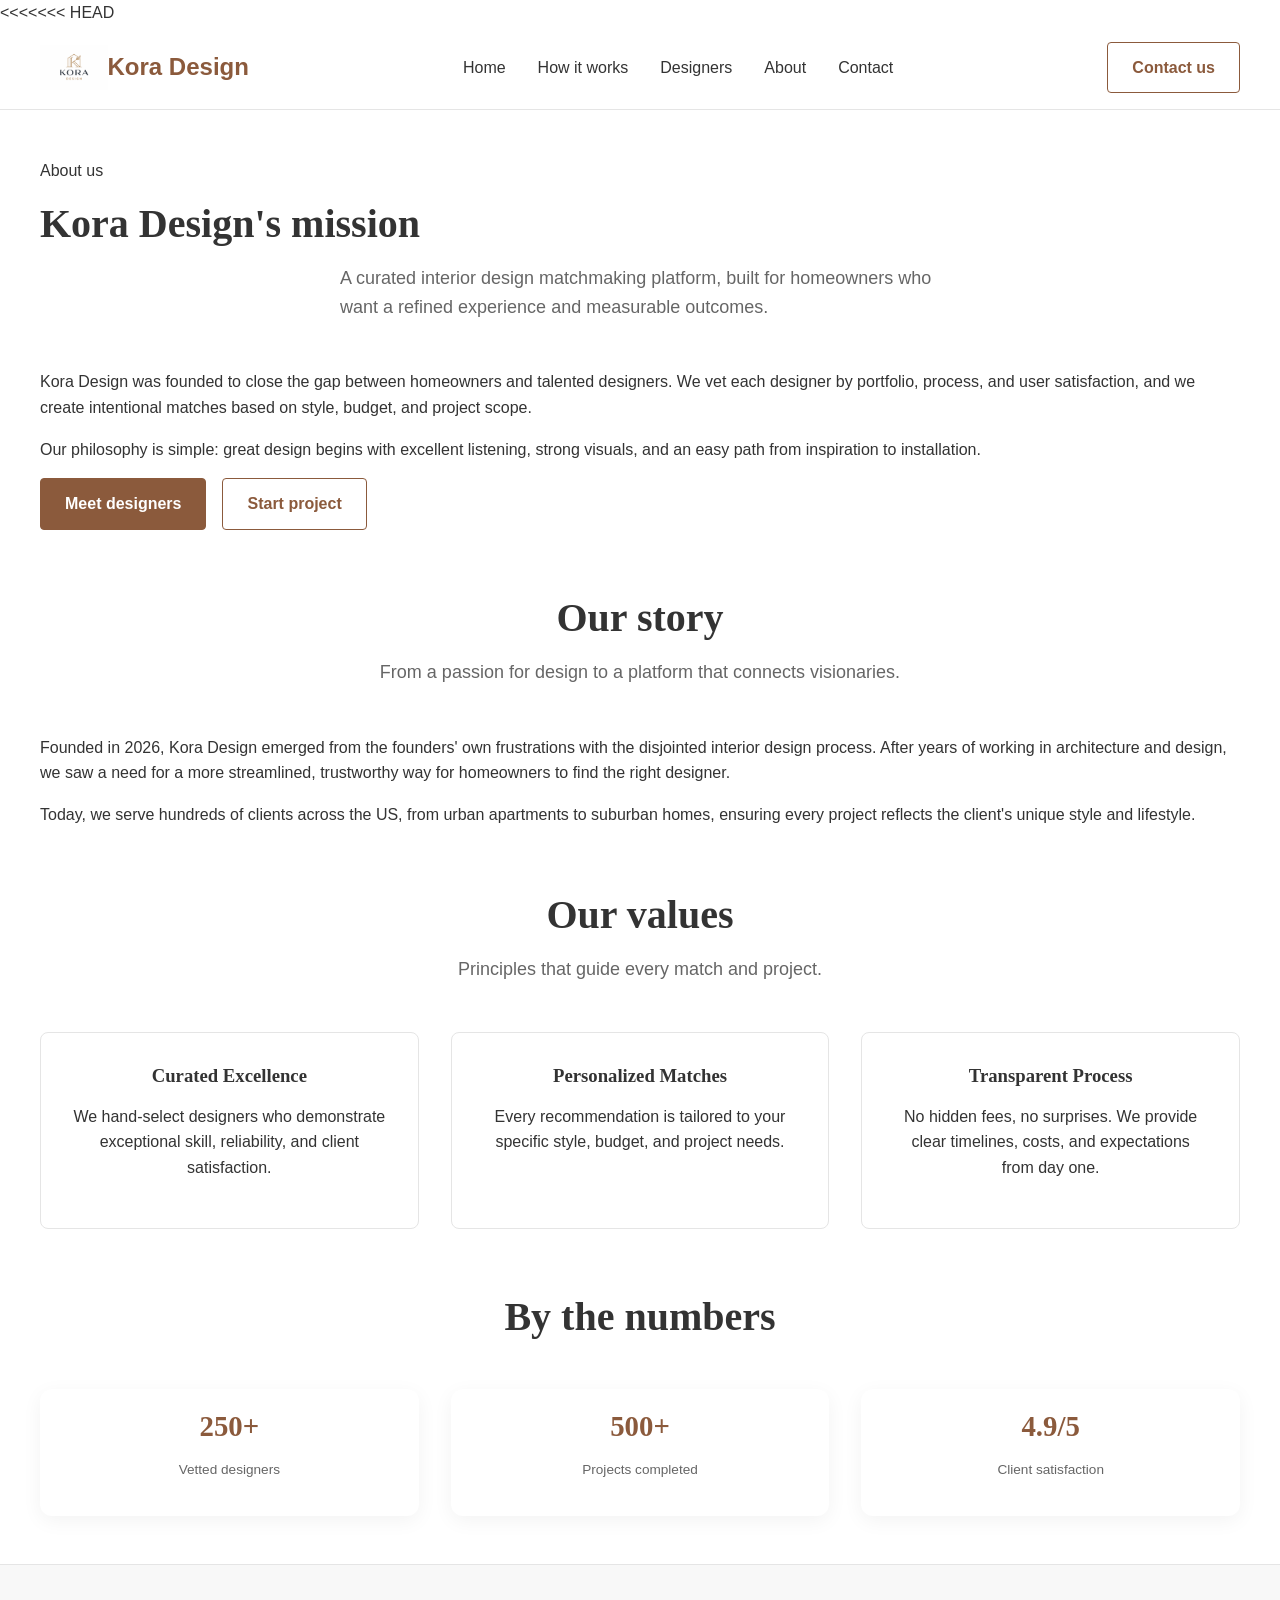
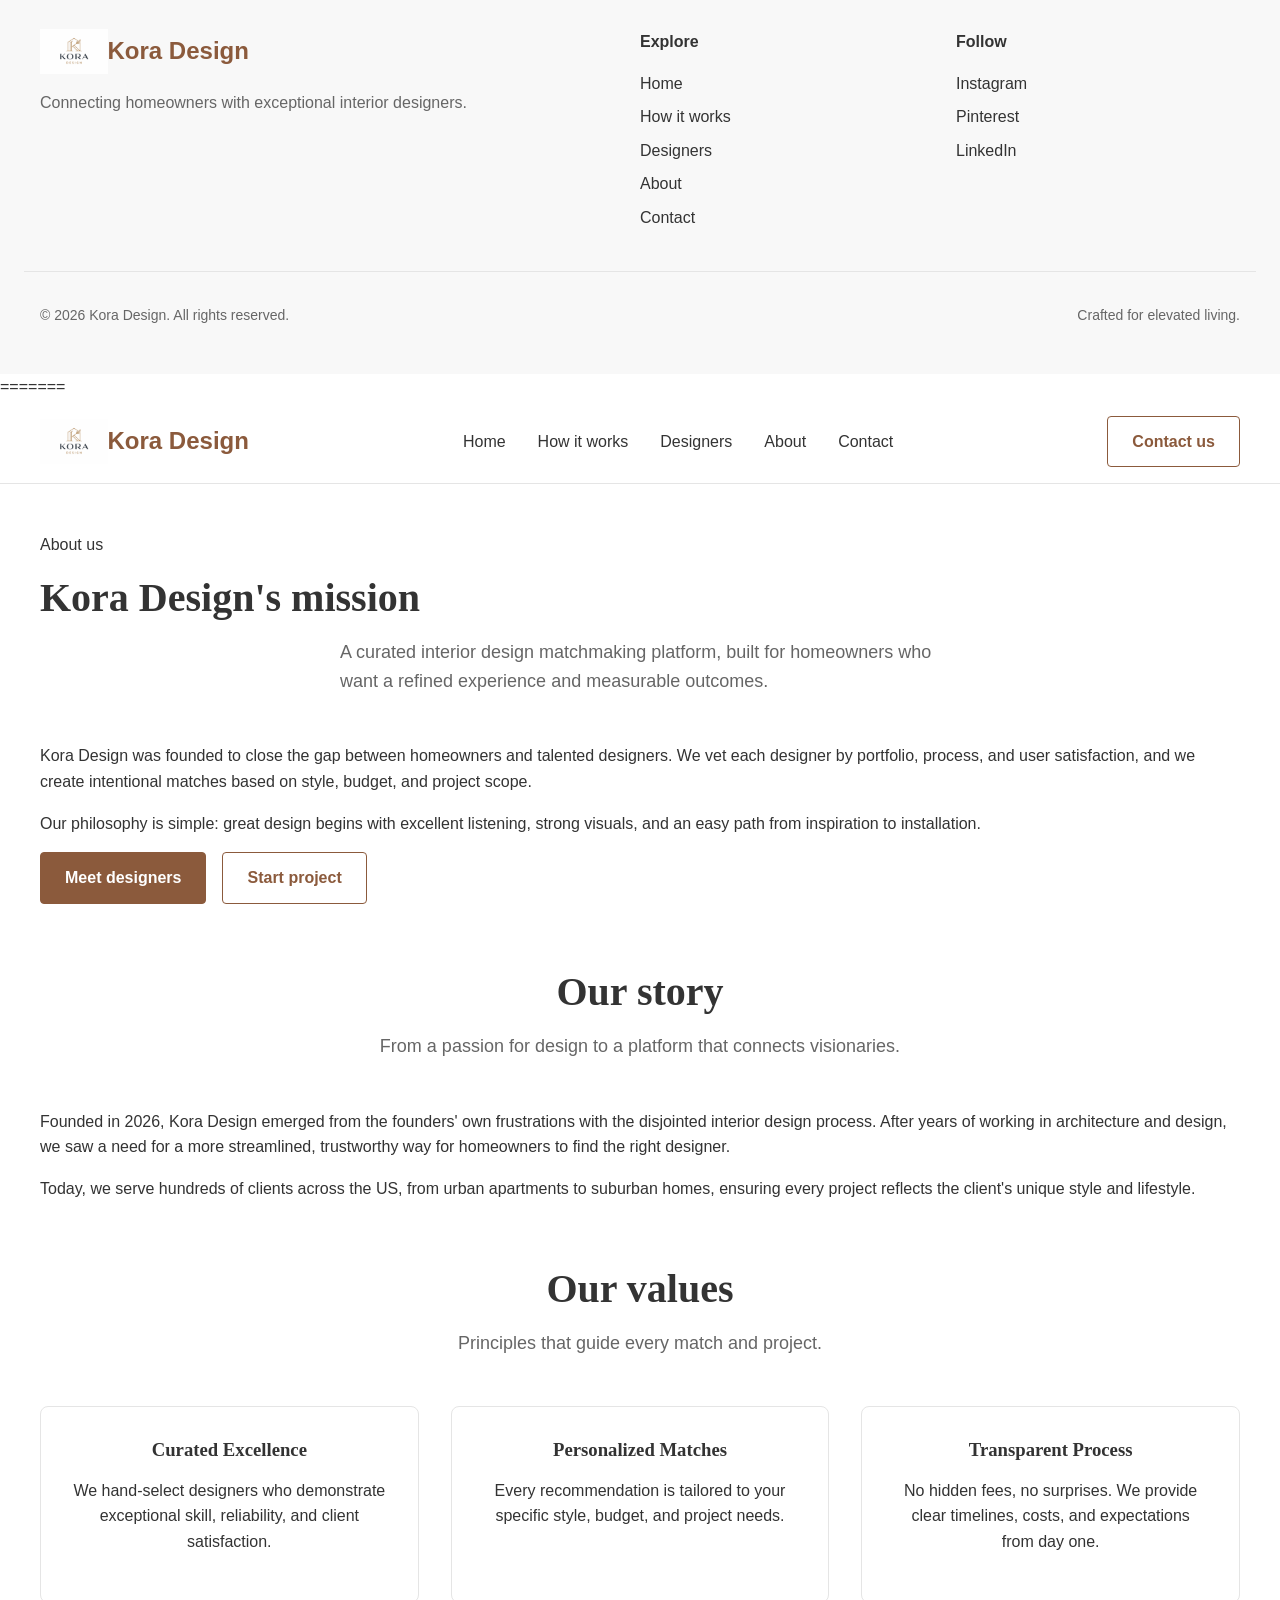
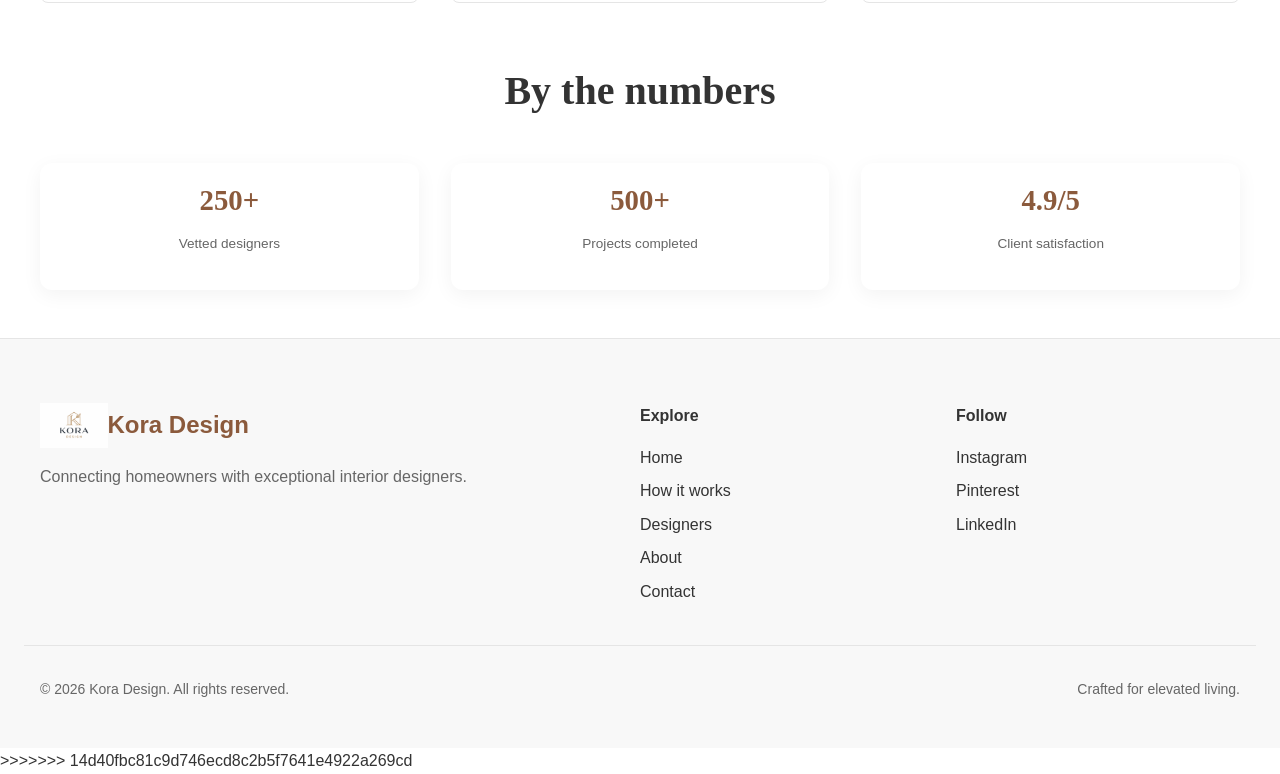
==== commit 6a03a50f: "Resolve merge conflicts" ====
--- a/about.html
+++ b/about.html
@@ -1,3 +1,4 @@
+<<<<<<< HEAD
 <!DOCTYPE html>
 <html lang="en">
 <head>
@@ -126,4 +127,132 @@
     </div>
   </footer>
 </body>
+=======
+<!DOCTYPE html>
+<html lang="en">
+<head>
+  <meta charset="UTF-8" />
+  <meta name="viewport" content="width=device-width, initial-scale=1.0" />
+  <title>About | Mau Solution</title>
+  <link rel="stylesheet" href="styles.css" />
+</head>
+<body>
+  <header class="site-header">
+    <div class="container header-inner">
+<a href="index.html" class="brand" aria-label="Kora Design home">
+            <img src="assets/logo.png" alt="Kora Design Logo" class="brand-logo" />
+              <span class="brand-text">Kora Design</span>
+        </a>      <nav class="main-nav" aria-label="Primary navigation">
+        <ul class="nav-list">
+          <li><a href="index.html">Home</a></li>
+          <li><a href="how-it-works.html">How it works</a></li>
+          <li><a href="designers.html">Designers</a></li>
+          <li><a href="about.html">About</a></li>
+          <li><a href="contact.html">Contact</a></li>
+        </ul>
+      </nav>
+      <a href="contact.html" class="btn btn-secondary">Contact us</a>
+    </div>
+  </header>
+
+  <main class="container" style="padding: 3rem 0;">
+    <section>
+      <div class="section-heading" style="text-align:left;">
+        <p class="eyebrow">About us</p>
+        <h1 class="section-title">Kora Design's mission</h1>
+        <p class="section-intro">A curated interior design matchmaking platform, built for homeowners who want a refined experience and measurable outcomes.</p>
+      </div>
+      <p>Kora Design was founded to close the gap between homeowners and talented designers. We vet each designer by portfolio, process, and user satisfaction, and we create intentional matches based on style, budget, and project scope.</p>
+      <p>Our philosophy is simple: great design begins with excellent listening, strong visuals, and an easy path from inspiration to installation.</p>
+      <div class="hero-actions">
+        <a href="designers.html" class="btn btn-primary">Meet designers</a>
+        <a href="contact.html" class="btn btn-secondary">Start project</a>
+      </div>
+    </section>
+
+    <section class="about-story" style="margin-top: 4rem;">
+      <div class="section-heading">
+        <h2 class="section-title">Our story</h2>
+        <p class="section-intro">From a passion for design to a platform that connects visionaries.</p>
+      </div>
+      <p>Founded in 2026, Kora Design emerged from the founders' own frustrations with the disjointed interior design process. After years of working in architecture and design, we saw a need for a more streamlined, trustworthy way for homeowners to find the right designer.</p>
+      <p>Today, we serve hundreds of clients across the US, from urban apartments to suburban homes, ensuring every project reflects the client's unique style and lifestyle.</p>
+    </section>
+
+    <section class="about-values" style="margin-top: 4rem;">
+      <div class="section-heading">
+        <h2 class="section-title">Our values</h2>
+        <p class="section-intro">Principles that guide every match and project.</p>
+      </div>
+      <div class="values-grid" style="display: grid; grid-template-columns: repeat(auto-fit, minmax(250px, 1fr)); gap: 2rem; margin-top: 2rem;">
+        <div class="value-card" style="text-align: center; padding: 2rem; border: 1px solid #e5e5e5; border-radius: 0.5rem;">
+          <h3>Curated Excellence</h3>
+          <p>We hand-select designers who demonstrate exceptional skill, reliability, and client satisfaction.</p>
+        </div>
+        <div class="value-card" style="text-align: center; padding: 2rem; border: 1px solid #e5e5e5; border-radius: 0.5rem;">
+          <h3>Personalized Matches</h3>
+          <p>Every recommendation is tailored to your specific style, budget, and project needs.</p>
+        </div>
+        <div class="value-card" style="text-align: center; padding: 2rem; border: 1px solid #e5e5e5; border-radius: 0.5rem;">
+          <h3>Transparent Process</h3>
+          <p>No hidden fees, no surprises. We provide clear timelines, costs, and expectations from day one.</p>
+        </div>
+      </div>
+    </section>
+
+    <section class="about-stats" style="margin-top: 4rem; text-align: center;">
+      <div class="section-heading">
+        <h2 class="section-title">By the numbers</h2>
+      </div>
+      <div class="stats-grid" style="display: flex; justify-content: center; gap: 2rem; margin-top: 2rem;">
+        <div class="stat">
+          <h3>250+</h3>
+          <p>Vetted designers</p>
+        </div>
+        <div class="stat">
+          <h3>500+</h3>
+          <p>Projects completed</p>
+        </div>
+        <div class="stat">
+          <h3>4.9/5</h3>
+          <p>Client satisfaction</p>
+        </div>
+      </div>
+    </section>
+  </main>
+
+  <footer class="site-footer">
+    <div class="container footer-grid">
+      <div class="footer-brand">
+<a href="index.html" class="brand" aria-label="Kora Design home">
+            <img src="assets/logo.png" alt="Kora Design Logo" class="brand-logo" />
+              <span class="brand-text">Kora Design</span>
+        </a>        <p>Connecting homeowners with exceptional interior designers.</p>
+      </div>
+      <nav class="footer-nav" aria-label="Footer navigation">
+        <p class="footer-title">Explore</p>
+        <ul>
+          <li><a href="index.html">Home</a></li>
+          <li><a href="how-it-works.html">How it works</a></li>
+          <li><a href="designers.html">Designers</a></li>
+          <li><a href="about.html">About</a></li>
+          <li><a href="contact.html">Contact</a></li>
+        </ul>
+      </nav>
+      <div class="footer-social">
+        <p class="footer-title">Follow</p>
+        <ul>
+          <li><a href="#">Instagram</a></li>
+          <li><a href="#">Pinterest</a></li>
+          <li><a href="#">LinkedIn</a></li>
+        </ul>
+      </div>
+    </div>
+    <div class="container footer-bottom">
+      <p>© 2026 Kora Design. All rights reserved.</p>
+      <p>Crafted for elevated living.</p>
+    </div>
+  </footer>
+</body>
+>>>>>>> 14d40fbc81c9d746ecd8c2b5f7641e4922a269cd
 </html>
--- a/styles.css
+++ b/styles.css
@@ -1,3 +1,4 @@
+<<<<<<< HEAD
 /* Reset and base styles */
 *,
 *::before,
@@ -598,4 +599,606 @@
     gap: 1rem;
     text-align: center;
   }
+=======
+/* Reset and base styles */
+*,
+*::before,
+*::after {
+  box-sizing: border-box;
+}
+
+body {
+  margin: 0;
+  font-family: 'Inter', sans-serif;
+  line-height: 1.6;
+  color: #333;
+  background-color: #fff;
+}
+
+h1, h2, h3, h4, h5, h6 {
+  font-family: 'Cormorant Garamond', serif;
+  font-weight: 600;
+  line-height: 1.2;
+  margin: 0 0 1rem 0;
+}
+
+p {
+  margin: 0 0 1rem 0;
+}
+
+a {
+  color: inherit;
+  text-decoration: none;
+}
+
+img {
+  max-width: 100%;
+  height: auto;
+}
+.brand-logo {
+  height: 45px;   /* main control — adjust between 30–60px */
+  width: auto;
+  object-fit: contain;
+}
+
+/* Container */
+.container {
+  max-width: 1200px;
+  margin: 0 auto;
+  padding: 0 1rem;
+}
+
+/* Buttons */
+.btn {
+  display: inline-block;
+  padding: 0.75rem 1.5rem;
+  border-radius: 0.25rem;
+  font-weight: 600;
+  text-align: center;
+  transition: all 0.3s ease;
+  cursor: pointer;
+}
+
+.btn-primary {
+  background-color: #8b5a3c;
+  color: #fff;
+  border: 1px solid #8b5a3c;
+}
+
+.btn-primary:hover {
+  background-color: #6d4429;
+}
+
+.btn-secondary {
+  background-color: transparent;
+  color: #8b5a3c;
+  border: 1px solid #8b5a3c;
+}
+
+.btn-secondary:hover {
+  background-color: #8b5a3c;
+  color: #fff;
+}
+
+/* Header */
+.site-header {
+  padding: 1rem 0;
+  border-bottom: 1px solid #e5e5e5;
+}
+
+.header-inner {
+  display: flex;
+  align-items: center;
+  justify-content: space-between;
+}
+
+.brand {
+  display: flex;
+  align-items: center;
+  font-size: 1.5rem;
+  font-weight: 700;
+  color: #8b5a3c;
+}
+
+.brand-mark {
+  background-color: #8b5a3c;
+  color: #fff;
+  padding: 0.25rem 0.5rem;
+  margin-right: 0.5rem;
+  border-radius: 0.25rem;
+}
+
+.main-nav .nav-list {
+  display: flex;
+  list-style: none;
+  margin: 0;
+  padding: 0;
+  gap: 2rem;
+}
+
+/* Hero */
+/* HERO CLEAN REDESIGN */
+.hero {
+  position: relative;
+  padding: 6rem 0;
+  background: #f9f7f5;
+  background-image: url('assets/sofa.png');
+  background-size: cover;
+  background-position: center;
+  background-repeat: no-repeat;
+  color: #fff;
+}
+
+.hero::before {
+  content: "";
+  position: absolute;
+  inset: 0;
+  background: rgba(30, 28, 25, 0.55);
+  z-index: 1;
+  pointer-events: none;
+}
+
+.hero-grid {
+  position: relative;
+  z-index: 2;
+  display: grid;
+  grid-template-columns: 1.1fr 1fr;
+  gap: 4rem;
+  align-items: center;
+}
+
+.hero-copy {
+  background: rgba(0, 0, 0, 0.40);
+  border-radius: 1rem;
+  padding: 2rem;
+  max-width: 600px;
+}
+
+.hero-copy .eyebrow {
+  color: #f6f5f2;
+  font-weight: 600;
+  text-transform: uppercase;
+  letter-spacing: 0.1em;
+  font-size: 0.8rem;
+  margin-bottom: 1rem;
+  text-shadow: 0 2px 8px rgba(0,0,0,0.65);
+}
+
+.hero h1 {
+  font-size: 3rem;
+  line-height: 1.2;
+  margin-bottom: 1.5rem;
+  color: #fff;
+  text-shadow: 0 2px 10px rgba(0,0,0,0.65);
+}
+
+.hero-text {
+  font-size: 1.1rem;
+  color: #f4f1ed;
+  margin-bottom: 2rem;
+  max-width: 500px;
+  text-shadow: 0 2px 8px rgba(0,0,0,0.55);
+}
+
+.hero-actions {
+  display: flex;
+  gap: 1rem;
+  margin-bottom: 2.5rem;
+}
+
+/* IMAGE SIDE */
+.hero-media img {
+  width: 100%;
+  border-radius: 1rem;
+  box-shadow: 0 10px 20px rgba(0,0,0,0.05); /* smaller shadow */
+  display: block;
+}
+
+/* STATS */
+.hero-stats {
+  display: flex;
+  gap: 1.5rem;
+}
+
+.stat {
+  background: #fff;
+  padding: 1.2rem;
+  border-radius: 0.75rem;
+  text-align: center;
+  flex: 1;
+  box-shadow: 0 5px 20px rgba(0,0,0,0.05);
+}
+
+.process-item, .step-card, .designer-card {
+  background-color: #ffffff;
+  color: #333;
+  border-radius: 0.75rem;
+  box-shadow: 0 16px 35px rgba(0,0,0,0.08);
+  transition: transform 0.3s ease, box-shadow 0.3s ease;
+}
+
+.process-item:hover, .step-card:hover, .designer-card:hover {
+  transform: translateY(-4px);
+  box-shadow: 0 22px 45px rgba(0,0,0,0.12);
+}
+
+.stat h3 {
+  font-size: 1.8rem;
+  color: #8b5a3c;
+}
+
+.stat p {
+  font-size: 0.85rem;
+  color: #666;
+}
+
+/* RESPONSIVE */
+@media (max-width: 768px) {
+  .hero-grid {
+    grid-template-columns: 1fr;
+  }
+
+  .hero h1 {
+    font-size: 2rem;
+  }
+
+  .hero-stats {
+    flex-direction: column;
+  }
+}
+/* Form helpers */
+.schedule-form,
+.contact-form {
+  display: grid;
+  gap: 1rem;
+  max-width: 640px;
+}
+
+.schedule-form label,
+.contact-form label {
+  display: grid;
+  gap: 0.5rem;
+  font-weight: 500;
+}
+
+.schedule-form input,
+.schedule-form select,
+.schedule-form textarea,
+.contact-form input,
+.contact-form select,
+.contact-form textarea {
+  width: 100%;
+  padding: 0.75rem;
+  border: 1px solid #ccc;
+  border-radius: 0.25rem;
+  background-color: #fff;
+}
+
+.schedule-form button,
+.contact-form button {
+  width: fit-content;
+}
+/* Process strip */
+.process-strip {
+  background-color: #fff !important; /* solid white */
+  background-image: none !important;
+  padding: 4rem 0;
+  position: relative; /* keep it above other content */
+  z-index: 10; /* ensure it’s above any overlapping elements */
+}
+
+.process-strip-inner {
+  display: flex;
+  justify-content: space-between;
+  gap: 2rem;
+}
+
+.process-item {
+  display: flex;
+  align-items: flex-start;
+  gap: 1rem;
+  flex: 1;
+}
+
+.process-image {
+  margin: 0;
+  width: 80px;
+  height: 80px;
+  border-radius: 0.5rem;
+  overflow: hidden;
+}
+
+.process-image img {
+  width: 100%;
+  height: 100%;
+  object-fit: cover;
+}
+
+.process-number {
+  background-color: transparent !important;
+  color: #8b5a3c;
+  width: 2rem;
+  height: 2rem;
+  border-radius: 50%;
+  display: flex;
+  align-items: center;
+  justify-content: center;
+  font-weight: 700;
+  flex-shrink: 0;
+  border: 2px solid #8b5a3c;
+  box-shadow: none !important;
+}
+
+/* How it works */
+.how-it-works {
+  padding: 4rem 0;
+}
+
+.section-heading {
+  text-align: center;
+  margin-bottom: 3rem;
+}
+
+.section-title {
+  font-size: 2.5rem;
+  margin-bottom: 1rem;
+}
+
+.section-intro {
+  font-size: 1.125rem;
+  color: #666;
+  max-width: 600px;
+  margin: 0 auto;
+}
+
+.steps-grid {
+  display: grid;
+  grid-template-columns: repeat(auto-fit, minmax(300px, 1fr));
+  gap: 2rem;
+}
+
+.step-card {
+  background-color: #f8f8f8;
+  padding: 2rem;
+  border-radius: 0.5rem;
+}
+
+.step-image {
+  margin-bottom: 1.5rem;
+}
+
+.step-label {
+  color: #8b5a3c;
+  font-weight: 600;
+  text-transform: uppercase;
+  letter-spacing: 0.1em;
+  font-size: 0.875rem;
+  margin-bottom: 0.5rem;
+}
+
+/* Featured designers */
+.featured-designers {
+  padding: 4rem 0;
+  background-color: #f8f8f8;
+}
+
+.section-heading-row {
+  display: flex;
+  justify-content: center;
+  align-items: flex-start;
+  margin-bottom: 3rem;
+}
+
+.designers-grid {
+  display: grid;
+  grid-template-columns: repeat(auto-fit, minmax(300px, 1fr));
+  gap: 2rem;
+}
+
+.designer-card {
+  background-color: #fff;
+  padding: 2rem;
+  border-radius: 0.5rem;
+  box-shadow: 0 2px 10px rgba(0,0,0,0.1);
+}
+
+.designer-image {
+  max-width: 100%;
+  width: 300px;   /* or 50%, etc. */
+  height: auto;
+  margin-bottom: 1.5rem;
+}
+
+.designer-meta {
+  display: flex;
+  justify-content: space-between;
+  align-items: center;
+  margin-bottom: 1rem;
+}
+
+.designer-location {
+  color: #666;
+  font-size: 0.875rem;
+}
+
+.designer-rating {
+  color: #8b5a3c;
+  font-weight: 600;
+}
+
+.designer-style {
+  color: #8b5a3c;
+  font-weight: 600;
+  margin-bottom: 0.5rem;
+}
+
+.image-gallery {
+  padding: 4rem 0;
+  background-color: #fff;
+}
+
+.image-gallery .section-heading {
+  text-align: center;
+  margin-bottom: 2rem;
+}
+
+.gallery-grid {
+  display: grid;
+  grid-template-columns: repeat(auto-fit, minmax(180px, 1fr));
+  gap: 1rem;
+}
+
+.gallery-item {
+  overflow: hidden;
+  border-radius: 0.75rem;
+  box-shadow: 0 2px 10px rgba(0,0,0,0.12);
+}
+
+.gallery-item img {
+  display: block;
+  width: 100%;
+  height: 180px;
+  object-fit: cover;
+}
+
+.text-link {
+  color: #8b5a3c;
+  font-weight: 600;
+  text-decoration: underline;
+}
+
+/* Testimonials */
+.testimonials {
+  padding: 4rem 0;
+  text-align: center;
+  background-color: #8b5a3c;
+  color: #fff;
+}
+
+.testimonial-wrap {
+  max-width: 800px;
+}
+
+.testimonials .eyebrow {
+  color: #fff;
+}
+
+.testimonials blockquote {
+  font-size: 1.25rem;
+  font-style: italic;
+  margin: 2rem 0;
+}
+
+.testimonial-author {
+  font-weight: 600;
+}
+
+/* CTA */
+.cta-section {
+  padding: 4rem 0;
+}
+
+.cta-inner {
+  display: grid;
+  grid-template-columns: 1fr 1fr;
+  gap: 4rem;
+  align-items: center;
+}
+
+.cta-actions {
+  display: flex;
+  flex-direction: column;
+  gap: 1rem;
+}
+
+/* Footer */
+.site-footer {
+  padding: 4rem 0 2rem;
+  background-color: #f8f8f8;
+  border-top: 1px solid #e5e5e5;
+}
+
+.footer-grid {
+  display: grid;
+  grid-template-columns: 2fr 1fr 1fr;
+  gap: 2rem;
+  margin-bottom: 2rem;
+}
+
+.footer-brand p {
+  color: #666;
+  margin-top: 1rem;
+}
+
+.footer-title {
+  font-weight: 600;
+  margin-bottom: 1rem;
+}
+
+.footer-nav ul,
+.footer-social ul {
+  list-style: none;
+  padding: 0;
+  margin: 0;
+}
+
+.footer-nav li,
+.footer-social li {
+  margin-bottom: 0.5rem;
+}
+
+.footer-bottom {
+  display: flex;
+  justify-content: space-between;
+  padding-top: 2rem;
+  border-top: 1px solid #e5e5e5;
+  color: #666;
+  font-size: 0.875rem;
+}
+
+/* Responsive */
+@media (max-width: 768px) {
+  .hero-grid,
+  .cta-inner {
+    grid-template-columns: 1fr;
+    gap: 2rem;
+  }
+
+  .header-inner {
+    flex-direction: column;
+    gap: 1rem;
+  }
+
+  .main-nav .nav-list {
+    gap: 1rem;
+  }
+
+  .hero h1 {
+    font-size: 2rem;
+  }
+
+  .section-title {
+    font-size: 2rem;
+  }
+
+  .process-strip-inner {
+    flex-direction: column;
+  }
+
+  .section-heading-row {
+    flex-direction: column;
+    gap: 1rem;
+  }
+
+  .footer-grid {
+    grid-template-columns: 1fr;
+    gap: 1rem;
+  }
+
+  .footer-bottom {
+    flex-direction: column;
+    gap: 1rem;
+    text-align: center;
+  }
+>>>>>>> 14d40fbc81c9d746ecd8c2b5f7641e4922a269cd
 }
--- a/styles.css
+++ b/styles.css
@@ -1,3 +1,4 @@
+<<<<<<< HEAD
 /* Reset and base styles */
 *,
 *::before,
@@ -598,4 +599,606 @@
     gap: 1rem;
     text-align: center;
   }
+=======
+/* Reset and base styles */
+*,
+*::before,
+*::after {
+  box-sizing: border-box;
+}
+
+body {
+  margin: 0;
+  font-family: 'Inter', sans-serif;
+  line-height: 1.6;
+  color: #333;
+  background-color: #fff;
+}
+
+h1, h2, h3, h4, h5, h6 {
+  font-family: 'Cormorant Garamond', serif;
+  font-weight: 600;
+  line-height: 1.2;
+  margin: 0 0 1rem 0;
+}
+
+p {
+  margin: 0 0 1rem 0;
+}
+
+a {
+  color: inherit;
+  text-decoration: none;
+}
+
+img {
+  max-width: 100%;
+  height: auto;
+}
+.brand-logo {
+  height: 45px;   /* main control — adjust between 30–60px */
+  width: auto;
+  object-fit: contain;
+}
+
+/* Container */
+.container {
+  max-width: 1200px;
+  margin: 0 auto;
+  padding: 0 1rem;
+}
+
+/* Buttons */
+.btn {
+  display: inline-block;
+  padding: 0.75rem 1.5rem;
+  border-radius: 0.25rem;
+  font-weight: 600;
+  text-align: center;
+  transition: all 0.3s ease;
+  cursor: pointer;
+}
+
+.btn-primary {
+  background-color: #8b5a3c;
+  color: #fff;
+  border: 1px solid #8b5a3c;
+}
+
+.btn-primary:hover {
+  background-color: #6d4429;
+}
+
+.btn-secondary {
+  background-color: transparent;
+  color: #8b5a3c;
+  border: 1px solid #8b5a3c;
+}
+
+.btn-secondary:hover {
+  background-color: #8b5a3c;
+  color: #fff;
+}
+
+/* Header */
+.site-header {
+  padding: 1rem 0;
+  border-bottom: 1px solid #e5e5e5;
+}
+
+.header-inner {
+  display: flex;
+  align-items: center;
+  justify-content: space-between;
+}
+
+.brand {
+  display: flex;
+  align-items: center;
+  font-size: 1.5rem;
+  font-weight: 700;
+  color: #8b5a3c;
+}
+
+.brand-mark {
+  background-color: #8b5a3c;
+  color: #fff;
+  padding: 0.25rem 0.5rem;
+  margin-right: 0.5rem;
+  border-radius: 0.25rem;
+}
+
+.main-nav .nav-list {
+  display: flex;
+  list-style: none;
+  margin: 0;
+  padding: 0;
+  gap: 2rem;
+}
+
+/* Hero */
+/* HERO CLEAN REDESIGN */
+.hero {
+  position: relative;
+  padding: 6rem 0;
+  background: #f9f7f5;
+  background-image: url('assets/sofa.png');
+  background-size: cover;
+  background-position: center;
+  background-repeat: no-repeat;
+  color: #fff;
+}
+
+.hero::before {
+  content: "";
+  position: absolute;
+  inset: 0;
+  background: rgba(30, 28, 25, 0.55);
+  z-index: 1;
+  pointer-events: none;
+}
+
+.hero-grid {
+  position: relative;
+  z-index: 2;
+  display: grid;
+  grid-template-columns: 1.1fr 1fr;
+  gap: 4rem;
+  align-items: center;
+}
+
+.hero-copy {
+  background: rgba(0, 0, 0, 0.40);
+  border-radius: 1rem;
+  padding: 2rem;
+  max-width: 600px;
+}
+
+.hero-copy .eyebrow {
+  color: #f6f5f2;
+  font-weight: 600;
+  text-transform: uppercase;
+  letter-spacing: 0.1em;
+  font-size: 0.8rem;
+  margin-bottom: 1rem;
+  text-shadow: 0 2px 8px rgba(0,0,0,0.65);
+}
+
+.hero h1 {
+  font-size: 3rem;
+  line-height: 1.2;
+  margin-bottom: 1.5rem;
+  color: #fff;
+  text-shadow: 0 2px 10px rgba(0,0,0,0.65);
+}
+
+.hero-text {
+  font-size: 1.1rem;
+  color: #f4f1ed;
+  margin-bottom: 2rem;
+  max-width: 500px;
+  text-shadow: 0 2px 8px rgba(0,0,0,0.55);
+}
+
+.hero-actions {
+  display: flex;
+  gap: 1rem;
+  margin-bottom: 2.5rem;
+}
+
+/* IMAGE SIDE */
+.hero-media img {
+  width: 100%;
+  border-radius: 1rem;
+  box-shadow: 0 10px 20px rgba(0,0,0,0.05); /* smaller shadow */
+  display: block;
+}
+
+/* STATS */
+.hero-stats {
+  display: flex;
+  gap: 1.5rem;
+}
+
+.stat {
+  background: #fff;
+  padding: 1.2rem;
+  border-radius: 0.75rem;
+  text-align: center;
+  flex: 1;
+  box-shadow: 0 5px 20px rgba(0,0,0,0.05);
+}
+
+.process-item, .step-card, .designer-card {
+  background-color: #ffffff;
+  color: #333;
+  border-radius: 0.75rem;
+  box-shadow: 0 16px 35px rgba(0,0,0,0.08);
+  transition: transform 0.3s ease, box-shadow 0.3s ease;
+}
+
+.process-item:hover, .step-card:hover, .designer-card:hover {
+  transform: translateY(-4px);
+  box-shadow: 0 22px 45px rgba(0,0,0,0.12);
+}
+
+.stat h3 {
+  font-size: 1.8rem;
+  color: #8b5a3c;
+}
+
+.stat p {
+  font-size: 0.85rem;
+  color: #666;
+}
+
+/* RESPONSIVE */
+@media (max-width: 768px) {
+  .hero-grid {
+    grid-template-columns: 1fr;
+  }
+
+  .hero h1 {
+    font-size: 2rem;
+  }
+
+  .hero-stats {
+    flex-direction: column;
+  }
+}
+/* Form helpers */
+.schedule-form,
+.contact-form {
+  display: grid;
+  gap: 1rem;
+  max-width: 640px;
+}
+
+.schedule-form label,
+.contact-form label {
+  display: grid;
+  gap: 0.5rem;
+  font-weight: 500;
+}
+
+.schedule-form input,
+.schedule-form select,
+.schedule-form textarea,
+.contact-form input,
+.contact-form select,
+.contact-form textarea {
+  width: 100%;
+  padding: 0.75rem;
+  border: 1px solid #ccc;
+  border-radius: 0.25rem;
+  background-color: #fff;
+}
+
+.schedule-form button,
+.contact-form button {
+  width: fit-content;
+}
+/* Process strip */
+.process-strip {
+  background-color: #fff !important; /* solid white */
+  background-image: none !important;
+  padding: 4rem 0;
+  position: relative; /* keep it above other content */
+  z-index: 10; /* ensure it’s above any overlapping elements */
+}
+
+.process-strip-inner {
+  display: flex;
+  justify-content: space-between;
+  gap: 2rem;
+}
+
+.process-item {
+  display: flex;
+  align-items: flex-start;
+  gap: 1rem;
+  flex: 1;
+}
+
+.process-image {
+  margin: 0;
+  width: 80px;
+  height: 80px;
+  border-radius: 0.5rem;
+  overflow: hidden;
+}
+
+.process-image img {
+  width: 100%;
+  height: 100%;
+  object-fit: cover;
+}
+
+.process-number {
+  background-color: transparent !important;
+  color: #8b5a3c;
+  width: 2rem;
+  height: 2rem;
+  border-radius: 50%;
+  display: flex;
+  align-items: center;
+  justify-content: center;
+  font-weight: 700;
+  flex-shrink: 0;
+  border: 2px solid #8b5a3c;
+  box-shadow: none !important;
+}
+
+/* How it works */
+.how-it-works {
+  padding: 4rem 0;
+}
+
+.section-heading {
+  text-align: center;
+  margin-bottom: 3rem;
+}
+
+.section-title {
+  font-size: 2.5rem;
+  margin-bottom: 1rem;
+}
+
+.section-intro {
+  font-size: 1.125rem;
+  color: #666;
+  max-width: 600px;
+  margin: 0 auto;
+}
+
+.steps-grid {
+  display: grid;
+  grid-template-columns: repeat(auto-fit, minmax(300px, 1fr));
+  gap: 2rem;
+}
+
+.step-card {
+  background-color: #f8f8f8;
+  padding: 2rem;
+  border-radius: 0.5rem;
+}
+
+.step-image {
+  margin-bottom: 1.5rem;
+}
+
+.step-label {
+  color: #8b5a3c;
+  font-weight: 600;
+  text-transform: uppercase;
+  letter-spacing: 0.1em;
+  font-size: 0.875rem;
+  margin-bottom: 0.5rem;
+}
+
+/* Featured designers */
+.featured-designers {
+  padding: 4rem 0;
+  background-color: #f8f8f8;
+}
+
+.section-heading-row {
+  display: flex;
+  justify-content: center;
+  align-items: flex-start;
+  margin-bottom: 3rem;
+}
+
+.designers-grid {
+  display: grid;
+  grid-template-columns: repeat(auto-fit, minmax(300px, 1fr));
+  gap: 2rem;
+}
+
+.designer-card {
+  background-color: #fff;
+  padding: 2rem;
+  border-radius: 0.5rem;
+  box-shadow: 0 2px 10px rgba(0,0,0,0.1);
+}
+
+.designer-image {
+  max-width: 100%;
+  width: 300px;   /* or 50%, etc. */
+  height: auto;
+  margin-bottom: 1.5rem;
+}
+
+.designer-meta {
+  display: flex;
+  justify-content: space-between;
+  align-items: center;
+  margin-bottom: 1rem;
+}
+
+.designer-location {
+  color: #666;
+  font-size: 0.875rem;
+}
+
+.designer-rating {
+  color: #8b5a3c;
+  font-weight: 600;
+}
+
+.designer-style {
+  color: #8b5a3c;
+  font-weight: 600;
+  margin-bottom: 0.5rem;
+}
+
+.image-gallery {
+  padding: 4rem 0;
+  background-color: #fff;
+}
+
+.image-gallery .section-heading {
+  text-align: center;
+  margin-bottom: 2rem;
+}
+
+.gallery-grid {
+  display: grid;
+  grid-template-columns: repeat(auto-fit, minmax(180px, 1fr));
+  gap: 1rem;
+}
+
+.gallery-item {
+  overflow: hidden;
+  border-radius: 0.75rem;
+  box-shadow: 0 2px 10px rgba(0,0,0,0.12);
+}
+
+.gallery-item img {
+  display: block;
+  width: 100%;
+  height: 180px;
+  object-fit: cover;
+}
+
+.text-link {
+  color: #8b5a3c;
+  font-weight: 600;
+  text-decoration: underline;
+}
+
+/* Testimonials */
+.testimonials {
+  padding: 4rem 0;
+  text-align: center;
+  background-color: #8b5a3c;
+  color: #fff;
+}
+
+.testimonial-wrap {
+  max-width: 800px;
+}
+
+.testimonials .eyebrow {
+  color: #fff;
+}
+
+.testimonials blockquote {
+  font-size: 1.25rem;
+  font-style: italic;
+  margin: 2rem 0;
+}
+
+.testimonial-author {
+  font-weight: 600;
+}
+
+/* CTA */
+.cta-section {
+  padding: 4rem 0;
+}
+
+.cta-inner {
+  display: grid;
+  grid-template-columns: 1fr 1fr;
+  gap: 4rem;
+  align-items: center;
+}
+
+.cta-actions {
+  display: flex;
+  flex-direction: column;
+  gap: 1rem;
+}
+
+/* Footer */
+.site-footer {
+  padding: 4rem 0 2rem;
+  background-color: #f8f8f8;
+  border-top: 1px solid #e5e5e5;
+}
+
+.footer-grid {
+  display: grid;
+  grid-template-columns: 2fr 1fr 1fr;
+  gap: 2rem;
+  margin-bottom: 2rem;
+}
+
+.footer-brand p {
+  color: #666;
+  margin-top: 1rem;
+}
+
+.footer-title {
+  font-weight: 600;
+  margin-bottom: 1rem;
+}
+
+.footer-nav ul,
+.footer-social ul {
+  list-style: none;
+  padding: 0;
+  margin: 0;
+}
+
+.footer-nav li,
+.footer-social li {
+  margin-bottom: 0.5rem;
+}
+
+.footer-bottom {
+  display: flex;
+  justify-content: space-between;
+  padding-top: 2rem;
+  border-top: 1px solid #e5e5e5;
+  color: #666;
+  font-size: 0.875rem;
+}
+
+/* Responsive */
+@media (max-width: 768px) {
+  .hero-grid,
+  .cta-inner {
+    grid-template-columns: 1fr;
+    gap: 2rem;
+  }
+
+  .header-inner {
+    flex-direction: column;
+    gap: 1rem;
+  }
+
+  .main-nav .nav-list {
+    gap: 1rem;
+  }
+
+  .hero h1 {
+    font-size: 2rem;
+  }
+
+  .section-title {
+    font-size: 2rem;
+  }
+
+  .process-strip-inner {
+    flex-direction: column;
+  }
+
+  .section-heading-row {
+    flex-direction: column;
+    gap: 1rem;
+  }
+
+  .footer-grid {
+    grid-template-columns: 1fr;
+    gap: 1rem;
+  }
+
+  .footer-bottom {
+    flex-direction: column;
+    gap: 1rem;
+    text-align: center;
+  }
+>>>>>>> 14d40fbc81c9d746ecd8c2b5f7641e4922a269cd
 }
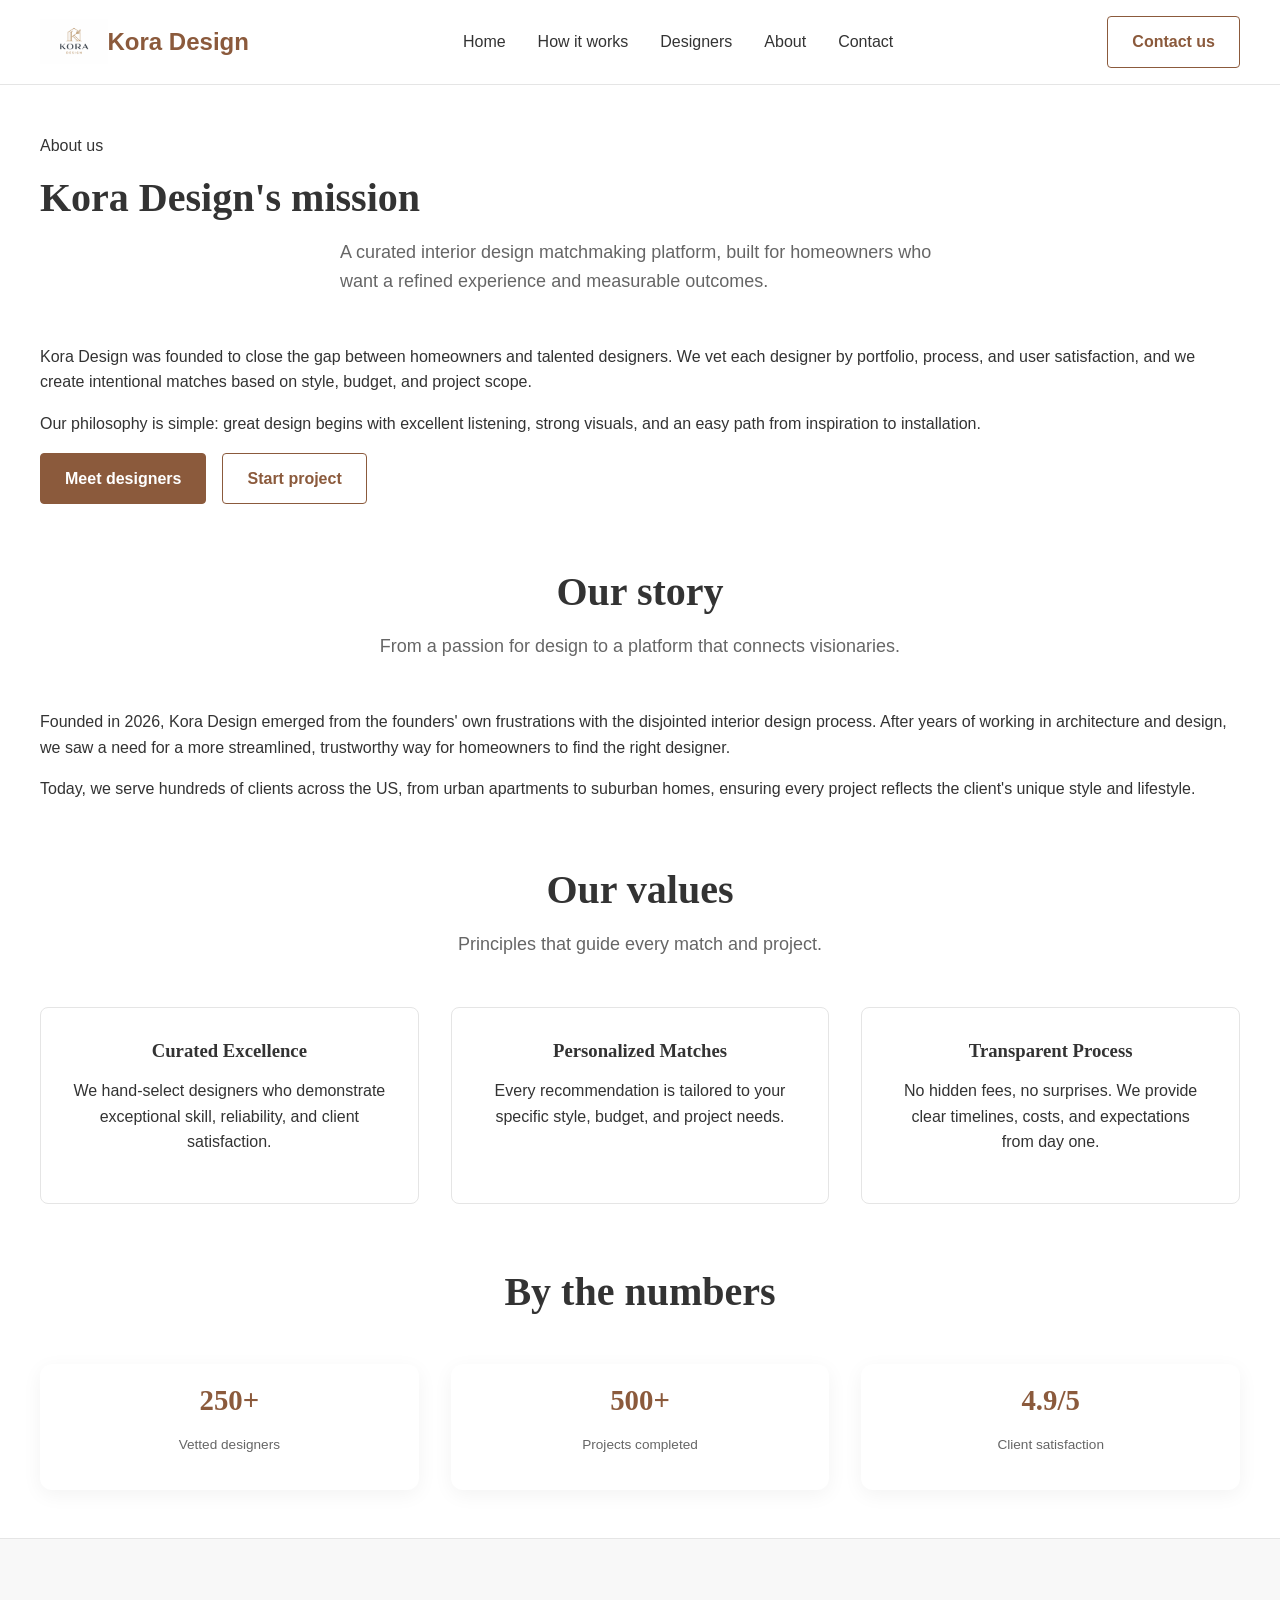
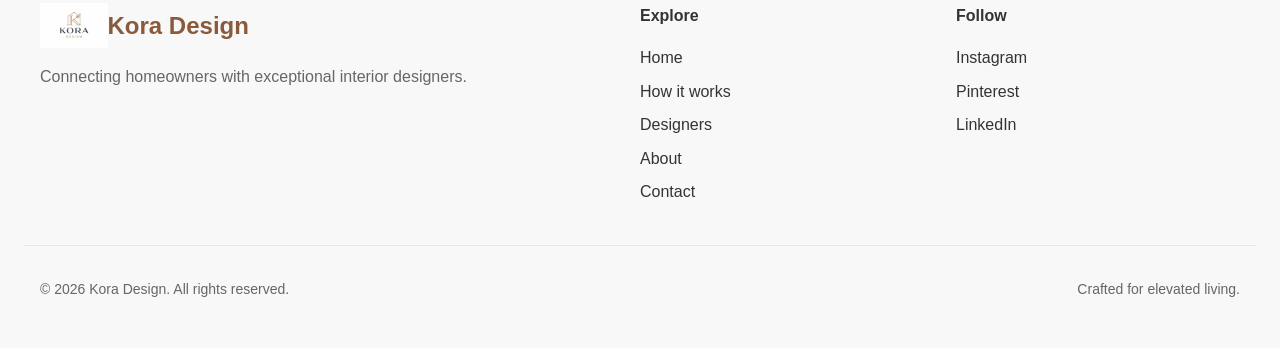
==== commit d11f6779: "updated contact and about pages" ====
--- a/about.html
+++ b/about.html
@@ -1,4 +1,4 @@
-<<<<<<< HEAD
+
 <!DOCTYPE html>
 <html lang="en">
 <head>
@@ -127,132 +127,4 @@
     </div>
   </footer>
 </body>
-=======
-<!DOCTYPE html>
-<html lang="en">
-<head>
-  <meta charset="UTF-8" />
-  <meta name="viewport" content="width=device-width, initial-scale=1.0" />
-  <title>About | Mau Solution</title>
-  <link rel="stylesheet" href="styles.css" />
-</head>
-<body>
-  <header class="site-header">
-    <div class="container header-inner">
-<a href="index.html" class="brand" aria-label="Kora Design home">
-            <img src="assets/logo.png" alt="Kora Design Logo" class="brand-logo" />
-              <span class="brand-text">Kora Design</span>
-        </a>      <nav class="main-nav" aria-label="Primary navigation">
-        <ul class="nav-list">
-          <li><a href="index.html">Home</a></li>
-          <li><a href="how-it-works.html">How it works</a></li>
-          <li><a href="designers.html">Designers</a></li>
-          <li><a href="about.html">About</a></li>
-          <li><a href="contact.html">Contact</a></li>
-        </ul>
-      </nav>
-      <a href="contact.html" class="btn btn-secondary">Contact us</a>
-    </div>
-  </header>
-
-  <main class="container" style="padding: 3rem 0;">
-    <section>
-      <div class="section-heading" style="text-align:left;">
-        <p class="eyebrow">About us</p>
-        <h1 class="section-title">Kora Design's mission</h1>
-        <p class="section-intro">A curated interior design matchmaking platform, built for homeowners who want a refined experience and measurable outcomes.</p>
-      </div>
-      <p>Kora Design was founded to close the gap between homeowners and talented designers. We vet each designer by portfolio, process, and user satisfaction, and we create intentional matches based on style, budget, and project scope.</p>
-      <p>Our philosophy is simple: great design begins with excellent listening, strong visuals, and an easy path from inspiration to installation.</p>
-      <div class="hero-actions">
-        <a href="designers.html" class="btn btn-primary">Meet designers</a>
-        <a href="contact.html" class="btn btn-secondary">Start project</a>
-      </div>
-    </section>
-
-    <section class="about-story" style="margin-top: 4rem;">
-      <div class="section-heading">
-        <h2 class="section-title">Our story</h2>
-        <p class="section-intro">From a passion for design to a platform that connects visionaries.</p>
-      </div>
-      <p>Founded in 2026, Kora Design emerged from the founders' own frustrations with the disjointed interior design process. After years of working in architecture and design, we saw a need for a more streamlined, trustworthy way for homeowners to find the right designer.</p>
-      <p>Today, we serve hundreds of clients across the US, from urban apartments to suburban homes, ensuring every project reflects the client's unique style and lifestyle.</p>
-    </section>
-
-    <section class="about-values" style="margin-top: 4rem;">
-      <div class="section-heading">
-        <h2 class="section-title">Our values</h2>
-        <p class="section-intro">Principles that guide every match and project.</p>
-      </div>
-      <div class="values-grid" style="display: grid; grid-template-columns: repeat(auto-fit, minmax(250px, 1fr)); gap: 2rem; margin-top: 2rem;">
-        <div class="value-card" style="text-align: center; padding: 2rem; border: 1px solid #e5e5e5; border-radius: 0.5rem;">
-          <h3>Curated Excellence</h3>
-          <p>We hand-select designers who demonstrate exceptional skill, reliability, and client satisfaction.</p>
-        </div>
-        <div class="value-card" style="text-align: center; padding: 2rem; border: 1px solid #e5e5e5; border-radius: 0.5rem;">
-          <h3>Personalized Matches</h3>
-          <p>Every recommendation is tailored to your specific style, budget, and project needs.</p>
-        </div>
-        <div class="value-card" style="text-align: center; padding: 2rem; border: 1px solid #e5e5e5; border-radius: 0.5rem;">
-          <h3>Transparent Process</h3>
-          <p>No hidden fees, no surprises. We provide clear timelines, costs, and expectations from day one.</p>
-        </div>
-      </div>
-    </section>
-
-    <section class="about-stats" style="margin-top: 4rem; text-align: center;">
-      <div class="section-heading">
-        <h2 class="section-title">By the numbers</h2>
-      </div>
-      <div class="stats-grid" style="display: flex; justify-content: center; gap: 2rem; margin-top: 2rem;">
-        <div class="stat">
-          <h3>250+</h3>
-          <p>Vetted designers</p>
-        </div>
-        <div class="stat">
-          <h3>500+</h3>
-          <p>Projects completed</p>
-        </div>
-        <div class="stat">
-          <h3>4.9/5</h3>
-          <p>Client satisfaction</p>
-        </div>
-      </div>
-    </section>
-  </main>
-
-  <footer class="site-footer">
-    <div class="container footer-grid">
-      <div class="footer-brand">
-<a href="index.html" class="brand" aria-label="Kora Design home">
-            <img src="assets/logo.png" alt="Kora Design Logo" class="brand-logo" />
-              <span class="brand-text">Kora Design</span>
-        </a>        <p>Connecting homeowners with exceptional interior designers.</p>
-      </div>
-      <nav class="footer-nav" aria-label="Footer navigation">
-        <p class="footer-title">Explore</p>
-        <ul>
-          <li><a href="index.html">Home</a></li>
-          <li><a href="how-it-works.html">How it works</a></li>
-          <li><a href="designers.html">Designers</a></li>
-          <li><a href="about.html">About</a></li>
-          <li><a href="contact.html">Contact</a></li>
-        </ul>
-      </nav>
-      <div class="footer-social">
-        <p class="footer-title">Follow</p>
-        <ul>
-          <li><a href="#">Instagram</a></li>
-          <li><a href="#">Pinterest</a></li>
-          <li><a href="#">LinkedIn</a></li>
-        </ul>
-      </div>
-    </div>
-    <div class="container footer-bottom">
-      <p>© 2026 Kora Design. All rights reserved.</p>
-      <p>Crafted for elevated living.</p>
-    </div>
-  </footer>
-</body>
->>>>>>> 14d40fbc81c9d746ecd8c2b5f7641e4922a269cd
-</html>+</html>
